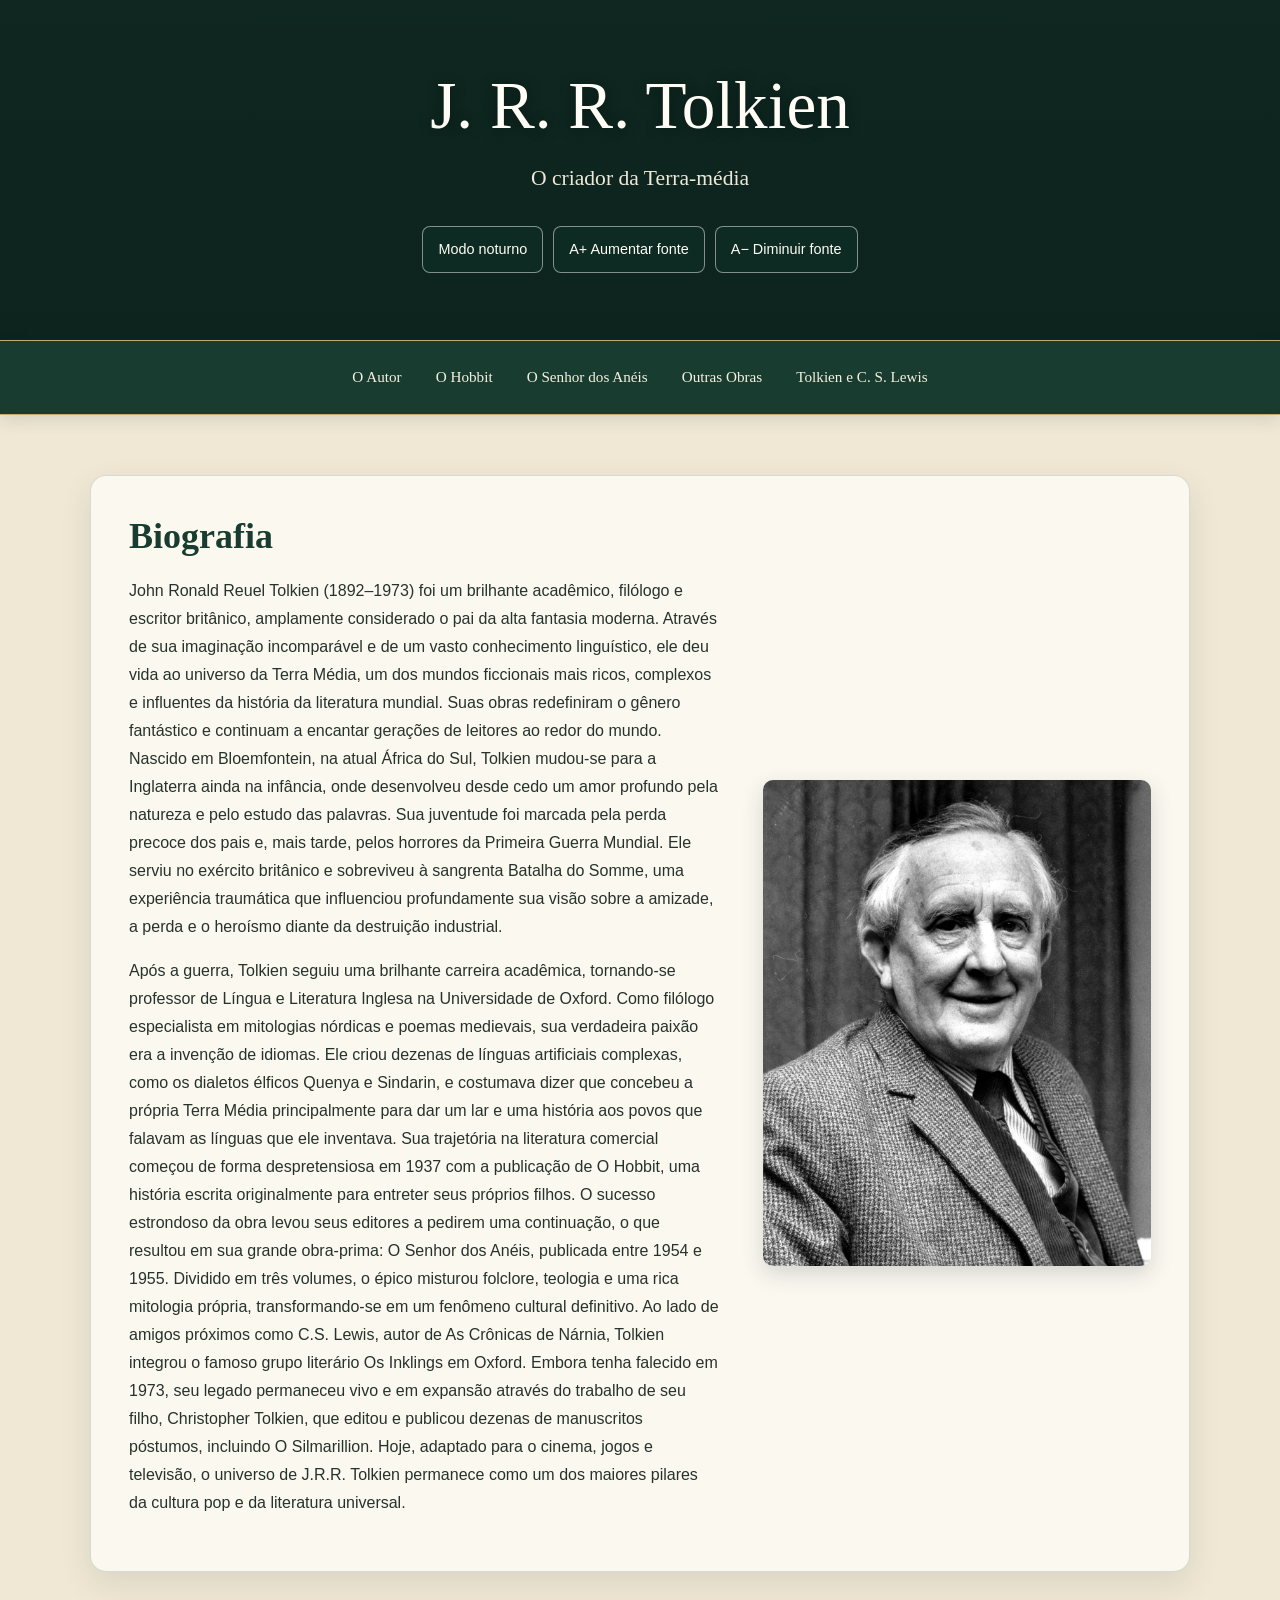
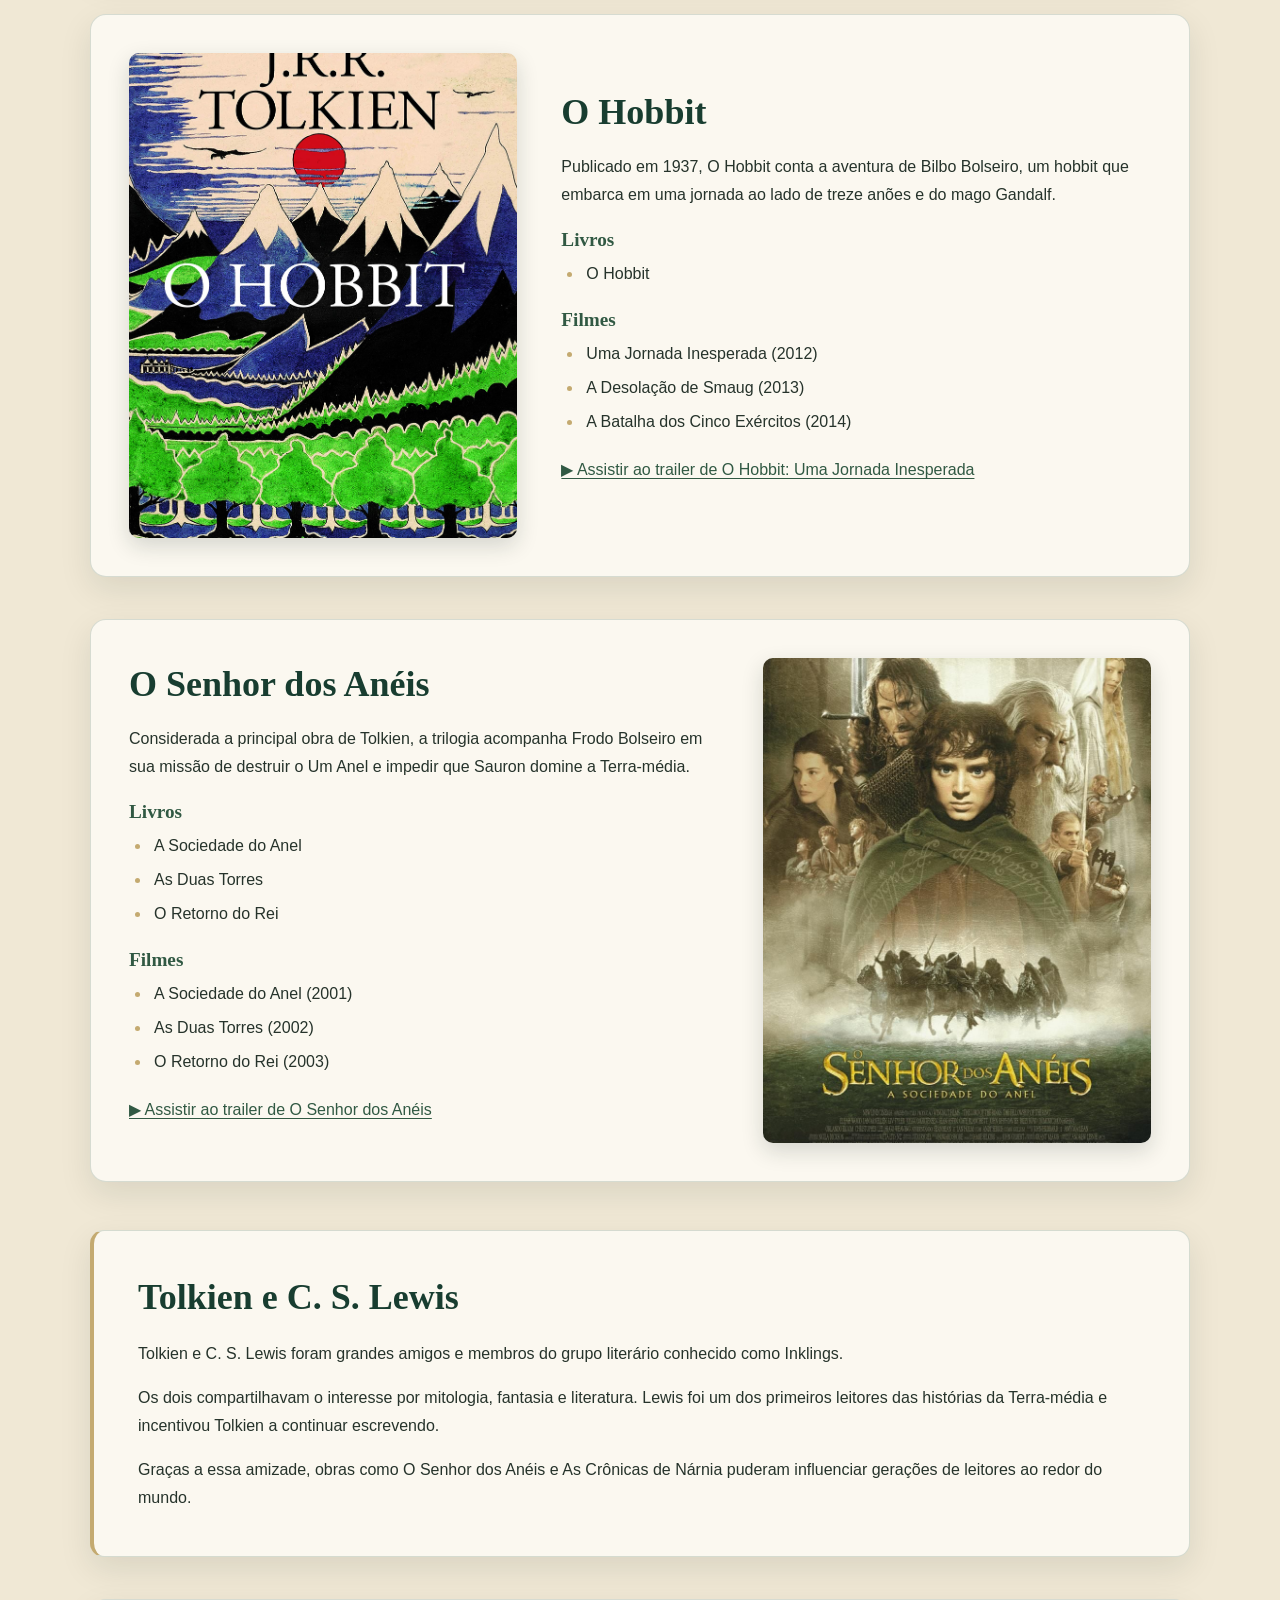
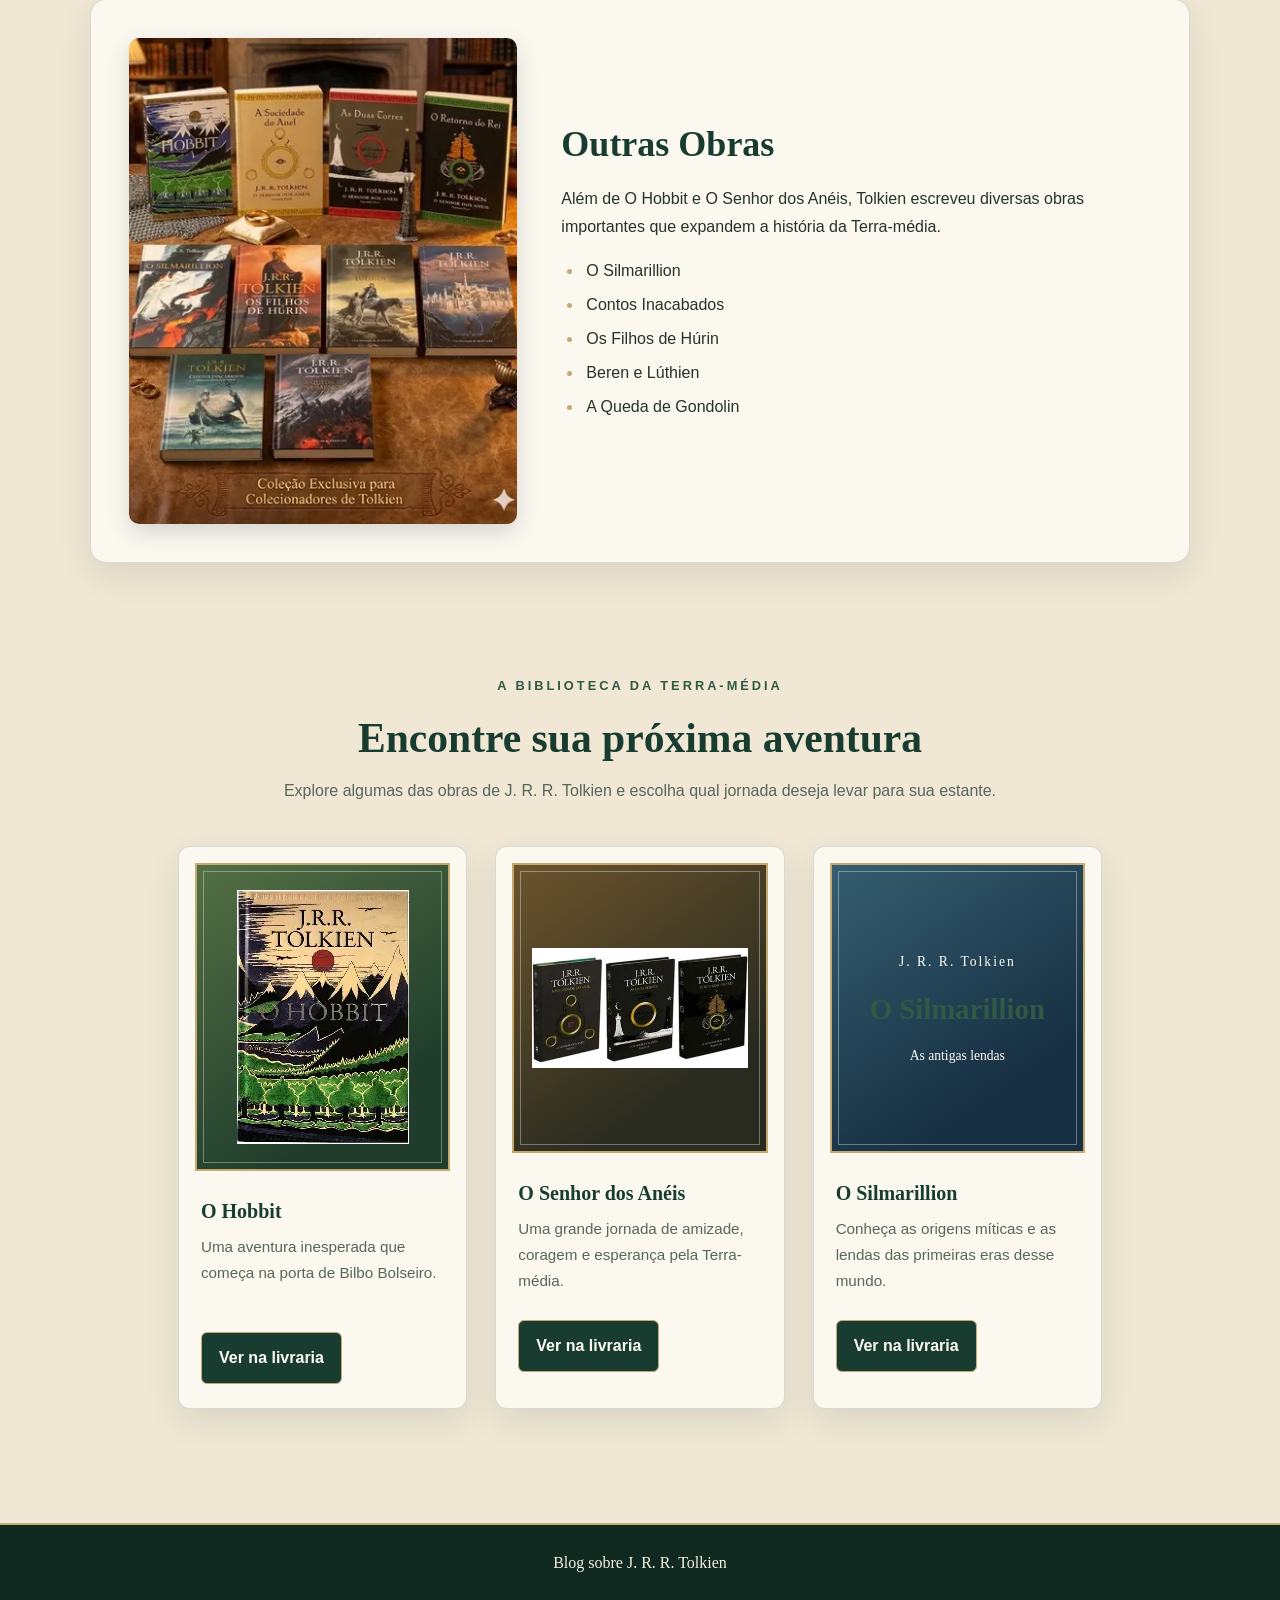
==== index.html @ 2cf56727 "Add book cover image for 'O Senhor dos Anéis' Added an image for the book cover of 'O Senhor dos Ané" ====
<!DOCTYPE html>
<html lang="pt-BR">
<head>
    <meta charset="UTF-8">
    <meta name="viewport" content="width=device-width, initial-scale=1.0">
    <title>J. R. R. Tolkien - Blog</title>

    <link rel="stylesheet" href="style.css">
</head>
<body>

<header class="cabecalho">
    <div class="cabecalho-conteudo">

        <h1>J. R. R. Tolkien</h1>

        <p class="subtitulo">O criador da Terra-média</p>

        <div class="controles-acessibilidade">
            <button onclick="modoNoturno()" aria-pressed="false">
                Modo noturno
            </button>

            <button onclick="aumentarFonte()">
                A+ Aumentar fonte
            </button>

            <button onclick="diminuirFonte()">
                A− Diminuir fonte
            </button>
        </div>
    </div>
</header>


<nav class="menu-navegacao" aria-label="Navegação principal">
    <a href="#biografia">O Autor</a>
    <a href="#hobbit">O Hobbit</a>
    <a href="#lotr">O Senhor dos Anéis</a>
    <a href="#outros">Outras Obras</a>
    <a href="#amizade">Tolkien e C. S. Lewis</a>
</nav>    
    
<main>

    <section class="bloco direita" id="biografia">
        <img src="JRR-Tolkien.webp" alt="Tolkien">
        <div>
            <h2>Biografia</h2>

            <p>
                John Ronald Reuel Tolkien (1892–1973) foi um brilhante acadêmico, filólogo e escritor britânico, amplamente considerado o pai da alta fantasia moderna. Através de sua imaginação incomparável e de um vasto conhecimento linguístico, ele deu vida ao universo da Terra Média, um dos mundos ficcionais mais ricos, complexos e influentes da história da literatura mundial. Suas obras redefiniram o gênero fantástico e continuam a encantar gerações de leitores ao redor do mundo.
Nascido em Bloemfontein, na atual África do Sul, Tolkien mudou-se para a Inglaterra ainda na infância, onde desenvolveu desde cedo um amor profundo pela natureza e pelo estudo das palavras. Sua juventude foi marcada pela perda precoce dos pais e, mais tarde, pelos horrores da Primeira Guerra Mundial. Ele serviu no exército britânico e sobreviveu à sangrenta Batalha do Somme, uma experiência traumática que influenciou profundamente sua visão sobre a amizade, a perda e o heroísmo diante da destruição industrial.

            </p>

            <p>
                Após a guerra, Tolkien seguiu uma brilhante carreira acadêmica, tornando-se professor de Língua e Literatura Inglesa na Universidade de Oxford. Como filólogo especialista em mitologias nórdicas e poemas medievais, sua verdadeira paixão era a invenção de idiomas. Ele criou dezenas de línguas artificiais complexas, como os dialetos élficos Quenya e Sindarin, e costumava dizer que concebeu a própria Terra Média principalmente para dar um lar e uma história aos povos que falavam as línguas que ele inventava.
Sua trajetória na literatura comercial começou de forma despretensiosa em 1937 com a publicação de O Hobbit, uma história escrita originalmente para entreter seus próprios filhos. O sucesso estrondoso da obra levou seus editores a pedirem uma continuação, o que resultou em sua grande obra-prima: O Senhor dos Anéis, publicada entre 1954 e 1955. Dividido em três volumes, o épico misturou folclore, teologia e uma rica mitologia própria, transformando-se em um fenômeno cultural definitivo.
Ao lado de amigos próximos como C.S. Lewis, autor de As Crônicas de Nárnia, Tolkien integrou o famoso grupo literário Os Inklings em Oxford. Embora tenha falecido em 1973, seu legado permaneceu vivo e em expansão através do trabalho de seu filho, Christopher Tolkien, que editou e publicou dezenas de manuscritos póstumos, incluindo O Silmarillion. Hoje, adaptado para o cinema, jogos e televisão, o universo de J.R.R. Tolkien permanece como um dos maiores pilares da cultura pop e da literatura universal.

            </p>
        </div>
    </section>

    <section class="bloco esquerda" id="hobbit">
        <img src="hobbit.jpg" alt="hobbit">

        <div>
            <h2>O Hobbit</h2>

            <p>
                Publicado em 1937, O Hobbit conta a aventura de Bilbo Bolseiro,
                um hobbit que embarca em uma jornada ao lado de treze anões
                e do mago Gandalf.
            </p>

            <h3>Livros</h3>

            <ul>
                <li>O Hobbit</li>
            </ul>

            <h3>Filmes</h3>

            <ul>
                <li>Uma Jornada Inesperada (2012)</li>
                <li>A Desolação de Smaug (2013)</li>
                <li>A Batalha dos Cinco Exércitos (2014)</li>
            </ul>
            <p>
    <a href="https://www.youtube.com/watch?v=9PSXjr1gbjc"
       target="_blank"
       rel="noopener noreferrer">
        ▶ Assistir ao trailer de O Hobbit: Uma Jornada Inesperada
    </a>
</p>
        </div>
    </section>

    <section class="bloco direita" id="lotr">
        <img src="lotr.jpg" alt="Senhor dos Anéis">

        <div>
            <h2>O Senhor dos Anéis</h2>

            <p>
                Considerada a principal obra de Tolkien, a trilogia acompanha
                Frodo Bolseiro em sua missão de destruir o Um Anel e impedir
                que Sauron domine a Terra-média.
            </p>

            <h3>Livros</h3>

            <ul>
                <li>A Sociedade do Anel</li>
                <li>As Duas Torres</li>
                <li>O Retorno do Rei</li>
            </ul>

            <h3>Filmes</h3>

            <ul>
                <li>A Sociedade do Anel (2001)</li>
                <li>As Duas Torres (2002)</li>
                <li>O Retorno do Rei (2003)</li>
            </ul>
             <p>
    <a href="https://www.youtube.com/watch?v=aStYWD25fAQ"
       target="_blank"
       rel="noopener noreferrer">
        ▶ Assistir ao trailer de O Senhor dos Anéis
    </a>
</p>
        </div>
    </section>

    <section class="amizade" id="amizade">
        <h2>Tolkien e C. S. Lewis</h2>

        <p>
            Tolkien e C. S. Lewis foram grandes amigos e membros do grupo
            literário conhecido como Inklings.
        </p>

        <p>
            Os dois compartilhavam o interesse por mitologia, fantasia e
            literatura. Lewis foi um dos primeiros leitores das histórias
            da Terra-média e incentivou Tolkien a continuar escrevendo.
        </p>

        <p>
            Graças a essa amizade, obras como O Senhor dos Anéis e As Crônicas
            de Nárnia puderam influenciar gerações de leitores ao redor do mundo.
        </p>
    </section>

    <section class="bloco esquerda" id="outros">
        <img src="livrosss.webp" alt="Imagem Tolkien">

        <div>
            <h2>Outras Obras</h2>

            <p>
                Além de O Hobbit e O Senhor dos Anéis, Tolkien escreveu
                diversas obras importantes que expandem a história da
                Terra-média.
            </p>

            <ul>
                <li>O Silmarillion</li>
                <li>Contos Inacabados</li>
                <li>Os Filhos de Húrin</li>
                <li>Beren e Lúthien</li>
                <li>A Queda de Gondolin</li>
            </ul>
        </div>
    </section>

    
    <section class="vitrine-livros" id="vitrine">
        <div class="vitrine-introducao">
            <p class="vitrine-detalhe">A BIBLIOTECA DA TERRA-MÉDIA</p>
            <h2>Encontre sua próxima aventura</h2>
            <p>
                Explore algumas das obras de J. R. R. Tolkien
                e escolha qual jornada deseja levar para sua estante.
            </p>
        </div>

        <div class="grade-livros">

            <article class="livro-card">
                <div class="capa-livro capa-hobbit">
    <img
        src="capahobbit.webp"
        alt="Capa do livro O Hobbit, de J. R. R. Tolkien"
    />
</div>
                <div class="livro-info">
                    <h3>O Hobbit</h3>
                    <p>Uma aventura inesperada que começa na porta de Bilbo Bolseiro.</p>
                    <a href="https://www.livrariascuritiba.com.br/o-hobbit-lv449170/p"
                       target="_blank" rel="noopener noreferrer">
                        Ver na livraria
                    </a>
                </div>
            </article>

            <article class="livro-card">
               <div class="capa-livro capa-aneis">
    <img
        src="capalotr.webp"
        alt="Capa da edição de O Senhor dos Anéis, de J. R. R. Tolkien"
    />
</div>
                <div class="livro-info">
                    <h3>O Senhor dos Anéis</h3>
                    <p>Uma grande jornada de amizade, coragem e esperança pela Terra-média.</p>
                    <a href="https://secure.livrariaunesp.com.br/box-trilogia-o-senhor-dos-aneis-jrr-tolkien-harpercollins-9788595086357/p"
                       target="_blank" rel="noopener noreferrer">
                        Ver na livraria
                    </a>
                </div>
            </article>

            <article class="livro-card">
                <div class="capa-livro capa-silmarillion">
                    <span>J. R. R. Tolkien</span>
                    <h3>O Silmarillion</h3>
                    <small>As antigas lendas</small>
                </div>
                <div class="livro-info">
                    <h3>O Silmarillion</h3>
                    <p>Conheça as origens míticas e as lendas das primeiras eras desse mundo.</p>
                    <a href="https://www.livrariascuritiba.com.br/o-silmarillion-lv444984/p"
                       target="_blank" rel="noopener noreferrer">
                        Ver na livraria
                    </a>
                </div>
            </article>

        </div>
    </section>


</main>

<footer>
    <p>Blog sobre J. R. R. Tolkien</p>
</footer>

<script src="script.js"></script>

</body>
</html>
---- style.css ----
:root {
    --floresta: #183d30;
    --floresta-profunda: #102a22;
    --folha: #315943;
    --dourado: #c4aa70;
    --dourado-claro: #e5d5a4;
    --pergaminho: #f0e8d5;
    --papel: #fbf8f0;
    --texto: #26332b;
    --texto-suave: #59665b;
    --borda: rgba(49, 89, 67, 0.18);
    --sombra: 0 12px 32px rgba(20, 40, 29, 0.10);
    --tamanho-fonte: 16px;
}

* {
    box-sizing: border-box;
}

html {
    scroll-behavior: smooth;
    scroll-padding-top: 24px;
}

body {
    margin: 0;
    font-family: Arial, Helvetica, sans-serif;
    font-size: var(--tamanho-fonte);
    line-height: 1.75;
    color: var(--texto);
    background: var(--pergaminho);
    transition: background-color 0.3s ease, color 0.3s ease;
}

img {
    display: block;
    max-width: 100%;
    height: auto;
}

h1,
h2,
h3 {
    font-family: Georgia, "Times New Roman", serif;
    line-height: 1.25;
}

h2 {
    margin-top: 0;
    margin-bottom: 18px;
    color: var(--floresta);
    font-size: clamp(1.7rem, 3vw, 2.25rem);
}

h3 {
    margin-bottom: 8px;
    color: var(--folha);
    font-size: 1.2rem;
}

p {
    margin-top: 0;
    margin-bottom: 16px;
}

a {
    color: var(--folha);
    text-underline-offset: 3px;
}

a:hover {
    color: var(--floresta-profunda);
}

a:focus-visible,
button:focus-visible {
    outline: 3px solid var(--dourado);
    outline-offset: 4px;
}

.cabecalho {
    position: relative;
    isolation: isolate;
    min-height: 340px;
    padding: 48px 24px;
        display: flex;
    align-items: center;
    justify-content: center;
    text-align: center;
    color: #fffdf6;
    background-color: var(--floresta-profunda);
    background-image:
        linear-gradient(
            180deg,
            rgba(12, 35, 29, 0.52),
            rgba(12, 35, 29, 0.84)
        ),
        url("https://images.unsplash.com/photo-1448375240586-882707db888b?auto=format&fit=crop&w=1800&q=85");
    background-size: cover;
    background-position: center 55%;
    background-repeat: no-repeat;
}

.cabecalho-conteudo {
    width: 100%;
    max-width: 900px;
    margin: 0 auto;
}

.cabecalho-detalhe {
    margin: 0 0 14px;
    color: var(--dourado-claro);
    font-size: 0.78rem;
    letter-spacing: 0.22em;
    font-weight: 700;
}

.cabecalho h1 {
    margin: 0;
    color: #fffdf6;
    font-size: clamp(2.3rem, 6vw, 4.2rem);
    font-weight: 500;
    line-height: 1.15;
    text-shadow: 0 2px 14px rgba(0, 0, 0, 0.4);
}

.cabecalho .subtitulo {
    margin: 16px 0 0;
    color: #eee8d9;
    font-family: Georgia, "Times New Roman", serif;
    font-size: clamp(1rem, 2.5vw, 1.35rem);
}

.controles-acessibilidade {
    display: flex;
    flex-wrap: wrap;
    justify-content: center;
    gap: 10px;
    margin-top: 28px;
}

button {
    font: inherit;
    cursor: pointer;
}

.controles-acessibilidade button {
    padding: 10px 15px;
    border: 1px solid rgba(255, 255, 255, 0.48);
    border-radius: 8px;
    background: rgba(15, 45, 36, 0.78);
    color: #fffdf6;
    font-size: 0.9rem;
    transition: background-color 0.2s ease, transform 0.2s ease;
}

.controles-acessibilidade button:hover {
    background: var(--folha);
    transform: translateY(-2px);
}


.menu-navegacao {
    position: relative;
    z-index: 2;
    display: flex;
    flex-wrap: wrap;
    justify-content: center;
    align-items: center;
    gap: 8px;
    padding: 14px 20px;
    background: var(--floresta);
    border-top: 1px solid var(--dourado);
    border-bottom: 1px solid var(--dourado);
    box-shadow: 0 5px 16px rgba(16, 42, 34, 0.12);
}

.menu-navegacao a {
    display: inline-block;
    padding: 9px 13px;
    border-radius: 6px;
    color: #f5f0df;
    text-decoration: none;
    font-family: Georgia, "Times New Roman", serif;
    font-size: 0.95rem;
    transition: background-color 0.2s ease, color 0.2s ease;
}

.menu-navegacao a:hover {
    background: var(--folha);
    color: var(--dourado-claro);
}

/* CONTEÚDO PRINCIPAL */

main {
    width: min(1100px, 90%);
    margin: 0 auto;
    padding: 18px 0 44px;
}

.bloco {
    display: flex;
    align-items: center;
    gap: clamp(24px, 4vw, 44px);
    margin: 42px 0;
    padding: clamp(22px, 4vw, 38px);
    overflow: hidden;
    background: var(--papel);
    border: 1px solid var(--borda);
    border-radius: 16px;
    box-shadow: var(--sombra);
}

.bloco > img {
    flex: 0 0 38%;
    width: 38%;
    max-width: 390px;
    object-fit: cover;
    aspect-ratio: 4 / 5;
    border-radius: 10px;
    box-shadow: 0 8px 22px rgba(20, 40, 29, 0.16);
}

.bloco > div {
    flex: 1;
    min-width: 0;
}

.esquerda {
    flex-direction: row;
}

.direita {
    flex-direction: row-reverse;
}

.bloco ul {
 padding-left: 22px;
    margin-top: 8px;
    margin-bottom: 20px;
}

.bloco li {
    padding-left: 3px;
    margin-bottom: 6px;
}

.bloco li::marker {
    color: var(--dourado);
}

.amizade {
    margin: 48px 0 8px;
    padding: clamp(24px, 5vw, 44px);
    background: var(--papel);
    border: 1px solid rgba(49, 89, 67, 0.18);
    border-left: 4px solid var(--dourado);
    border-radius: 14px;
    box-shadow: var(--sombra);
}

.amizade h2 {
    margin-bottom: 20px;
}

.amizade p:last-child {
    margin-bottom: 0;
}

/* RODAPÉ */

footer {
    padding: 24px 20px;
    text-align: center;
    color: #f5f0df;
    background: var(--floresta-profunda);
    border-top: 2px solid var(--dourado);
}

footer p {
    margin: 0;
    font-family: Georgia, "Times New Roman", serif;
}

body.noturno {
    --pergaminho: #141d18;
    --papel: #1d2a22;
    --texto: #eee9dc;
    --texto-suave: #c6cabb;
    --borda: rgba(229, 213, 164, 0.16);
    --sombra: 0 12px 32px rgba(0, 0, 0, 0.18);

    background: var(--pergaminho);
    color: var(--texto);
}

.noturno .cabecalho {
    background-color: var(--floresta-profunda);
    background-image:
        linear-gradient(
            180deg,
            rgba(7, 20, 16, 0.55),
            rgba(7, 20, 16, 0.86)
        ),
        url("https://images.unsplash.com/photo-1448375240586-882707db888b?auto=format&fit=crop&w=1800&q=85");
    background-size: cover;
    background-position: center 55%;
}

.noturno .menu-navegacao {
    background: #0d2119;
    border-color: #8d7847;
}

.noturno .bloco {
    background: var(--papel);
    border-color: var(--borda);
}

.noturno h2,
.noturno h3 {
    color: #e5d5a4;
}

.noturno a {
    color: #e5d5a4;
}

.noturno a:hover {
    color: #fff4cf;
}

.noturno .amizade {
    background: var(--papel);
    border-color: var(--borda);
    border-left-color: var(--dourado);
}

.noturno footer {
    background: #0b1711;
    border-top-color: #8d7847;
}

/* RESPONSIVIDADE */

@media (max-width: 800px) {
    main {
        width: min(100% - 28px, 680px);
    }

    .bloco,
    .esquerda,
    .direita {
        flex-direction: column;
        align-items: stretch;
    }

    .bloco > img {
        flex: auto;
        width: 100%;
        max-width: none;
        max-height: 360px;
        aspect-ratio: 16 / 9;
    }

    .bloco {
        gap: 24px;
    }
}

@media (max-width: 600px) {
    .cabecalho {
        min-height: 320px;
        padding: 38px 16px;
    }

    .cabecalho-detalhe {
        letter-spacing: 0.12em;
    }

    .controles-acessibilidade {
        gap: 8px;
        margin-top: 22px;
    }

    .controles-acessibilidade button {
        padding: 9px 11px;
    }

    .menu-navegacao {
        gap: 4px;
        padding: 10px;
    }

    .menu-navegacao a {
        padding: 9px 10px;
        font-size: 0.88rem;
    }

    main {
        width: calc(100% - 24px);
        padding-top: 8px;
    }

    .bloco {
        margin: 24px 0;
        padding: 20px;
        border-radius: 12px;
    }

    .amizade {
        margin-top: 30px;
        padding: 22px;
    }
}

@media (prefers-reduced-motion: reduce) {
    html {
        scroll-behavior: auto;
    }

    *,
    *::before,
    *::after {
        transition-duration: 0.01ms !important;
        animation-duration: 0.01ms !important;
        animation-iteration-count: 1 !important;
    }
}


/* ===== VITRINE DE LIVROS ===== */

.vitrine-livros {
    padding: 70px 8%;
    background: var(--pergaminho);
    color: var(--texto);
}

.vitrine-introducao {
    max-width: 720px;
    margin: 0 auto 40px;
    text-align: center;
}

.vitrine-detalhe {
    color: var(--folha);
    font-size: 0.8rem;
    font-weight: bold;
    letter-spacing: 3px;
}

.vitrine-introducao h2 {
    margin: 12px 0;
    color: var(--floresta);
    font-family: Georgia, "Times New Roman", serif;
    font-size: clamp(1.8rem, 4vw, 2.6rem);
}

.vitrine-introducao > p:last-child {
    color: var(--texto-suave);
    line-height: 1.8;
}

.grade-livros {
    display: grid;
    grid-template-columns: repeat(auto-fit, minmax(220px, 1fr));
    gap: 28px;
    max-width: 1100px;
    margin: 0 auto;
}

.livro-card {
    overflow: hidden;
    background: var(--papel);
    border: 1px solid var(--borda);
    border-radius: 12px;
    box-shadow: var(--sombra);
    transition: transform 0.25s ease, box-shadow 0.25s ease;
}

.livro-card:hover {
    transform: translateY(-6px);
    box-shadow: 0 18px 36px rgba(20, 40, 29, 0.16);
}

.capa-livro {
    min-height: 290px;
    margin: 16px;
    padding: 25px 18px;
    display: flex;
    flex-direction: column;
    align-items: center;
    justify-content: center;
    gap: 18px;
    text-align: center;
    color: #fffdf6;
    border: 2px solid var(--dourado);
    outline: 1px solid rgba(255, 255, 255, 0.35);
    outline-offset: -9px;
    font-family: Georgia, "Times New Roman", serif;
}

.capa-livro span {
    font-size: 0.85rem;
    letter-spacing: 2px;
}

.capa-livro h3 {
    margin: 0;
    font-size: 1.8rem;
    line-height: 1.25;
}

.capa-livro small {
    font-size: 0.85rem;
    line-height: 1.5;
}

.capa-hobbit {
    background: linear-gradient(145deg, #547044, #203d2c 75%);
}

.capa-aneis {
    background: linear-gradient(145deg, #6c542c, #292b20 75%);
}

.capa-silmarillion {
    background: linear-gradient(145deg, #355e70, #172f42 75%);
}

.capa-contos {
    background: linear-gradient(145deg, #79513f, #39251f 75%);
}

.livro-info {
    padding: 4px 22px 24px;
}

.livro-info h3 {
    margin: 8px 0 10px;
    color: var(--floresta);
    font-family: Georgia, "Times New Roman", serif;
    font-size: 1.25rem;
}

.livro-info p {
    min-height: 72px;
    color: var(--texto-suave);
    line-height: 1.7;
    font-size: 0.95rem;
}

.livro-info a {
    display: inline-block;
    margin-top: 10px;
    padding: 11px 17px;
    background: var(--floresta);
    color: #fffdf6;
    border: 1px solid var(--dourado);
    border-radius: 6px;
    text-decoration: none;
    font-weight: bold;
    transition: background 0.2s ease, color 0.2s ease;
}

.livro-info a:hover {
    background: var(--dourado);
    color: var(--floresta-profunda);
}

/* Adaptação para telas pequenas */

@media (max-width: 600px) {
    .vitrine-livros {
        padding: 48px 6%;
    }

    .grade-livros {
        grid-template-columns: 1fr;
    }

    .capa-livro {
        min-height: 250px;
    }

    .livro-info p {
        min-height: 0;
    }
}

/* Vitrine no modo noturno */

.noturno .vitrine-livros {
    background: var(--floresta-profunda);
    color: var(--pergaminho);
}

.noturno .vitrine-introducao h2,
.noturno .livro-info h3 {
    color: var(--dourado-claro);
}

.noturno .vitrine-detalhe {
    color: var(--dourado);
}

.noturno .vitrine-introducao > p:last-child,
.noturno .livro-info p {
    color: #d0d8ce;
}

.noturno .livro-card {
    background: #1b3529;
    border-color: rgba(229, 213, 164, 0.3);
}

.noturno .livro-info a {
    background: var(--dourado);
    color: var(--floresta-profunda);
}

.noturno .livro-info a:hover {
    background: var(--dourado-claro);
}
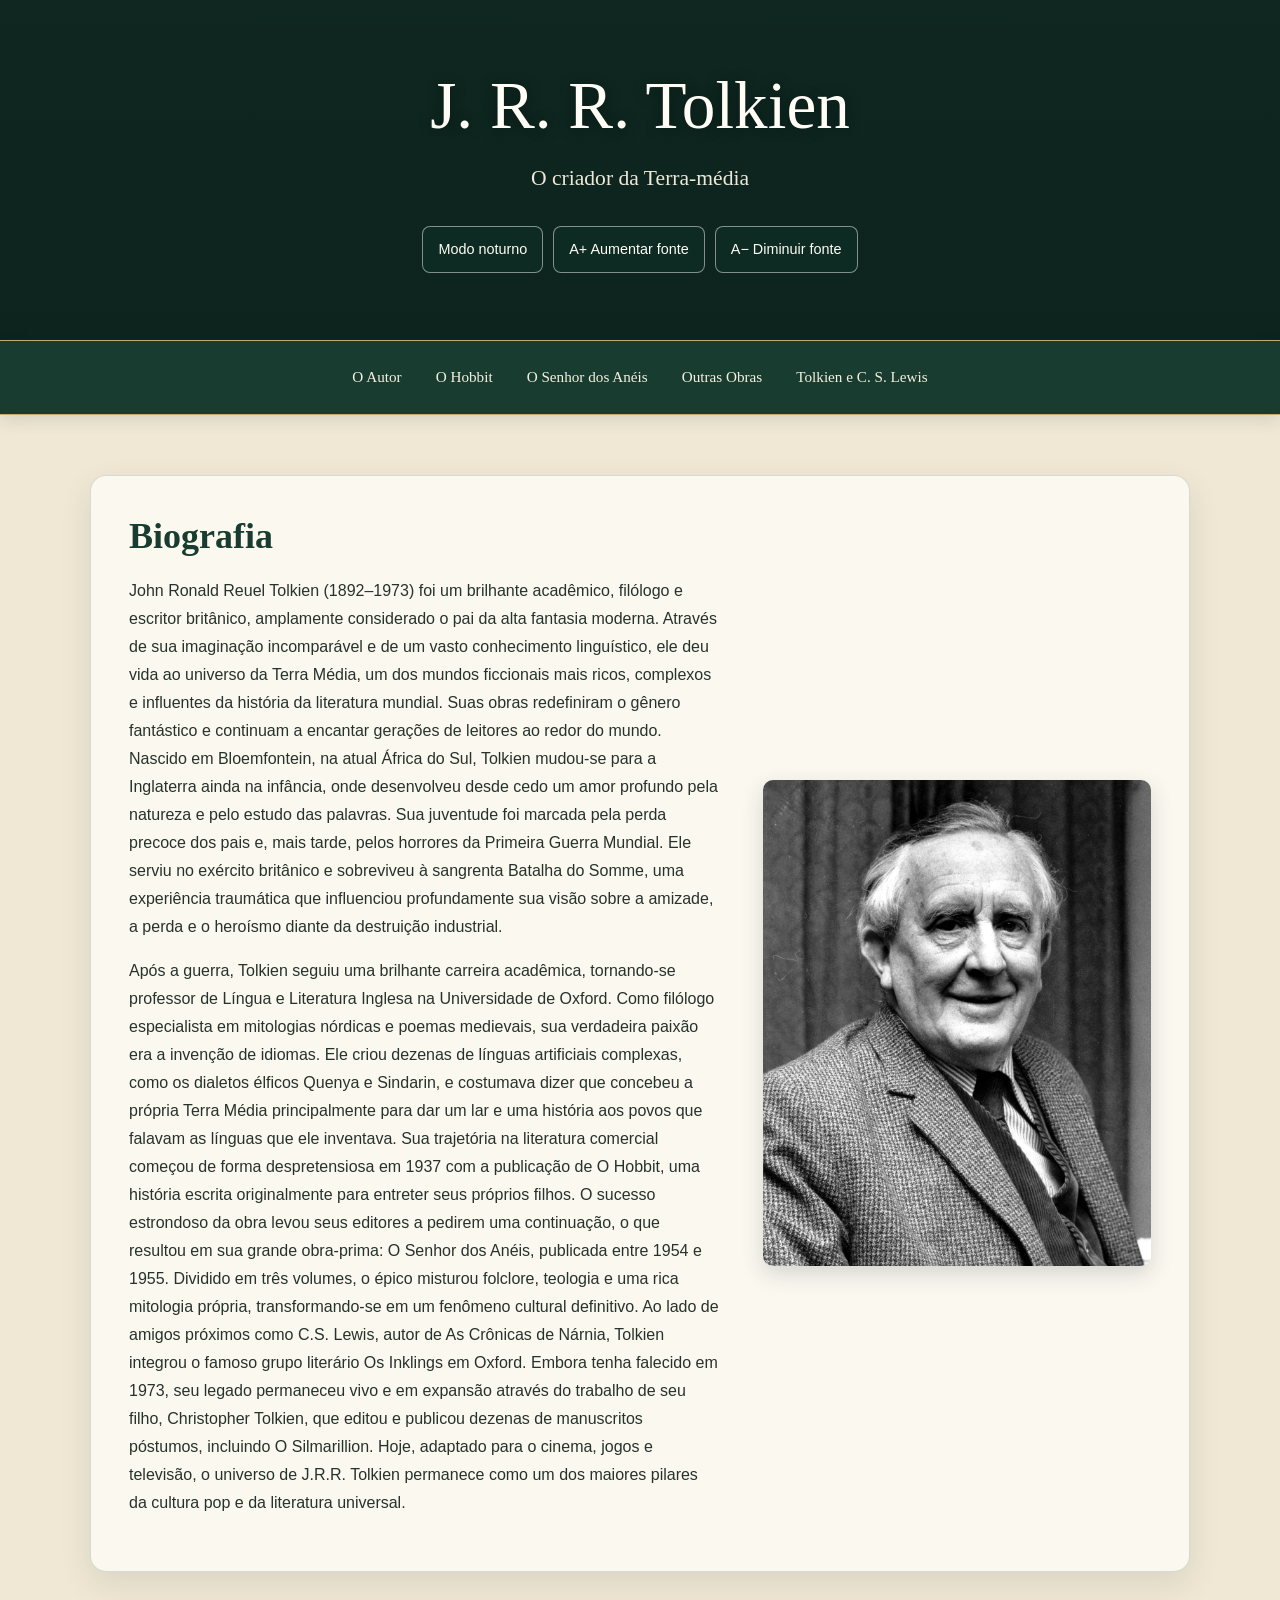
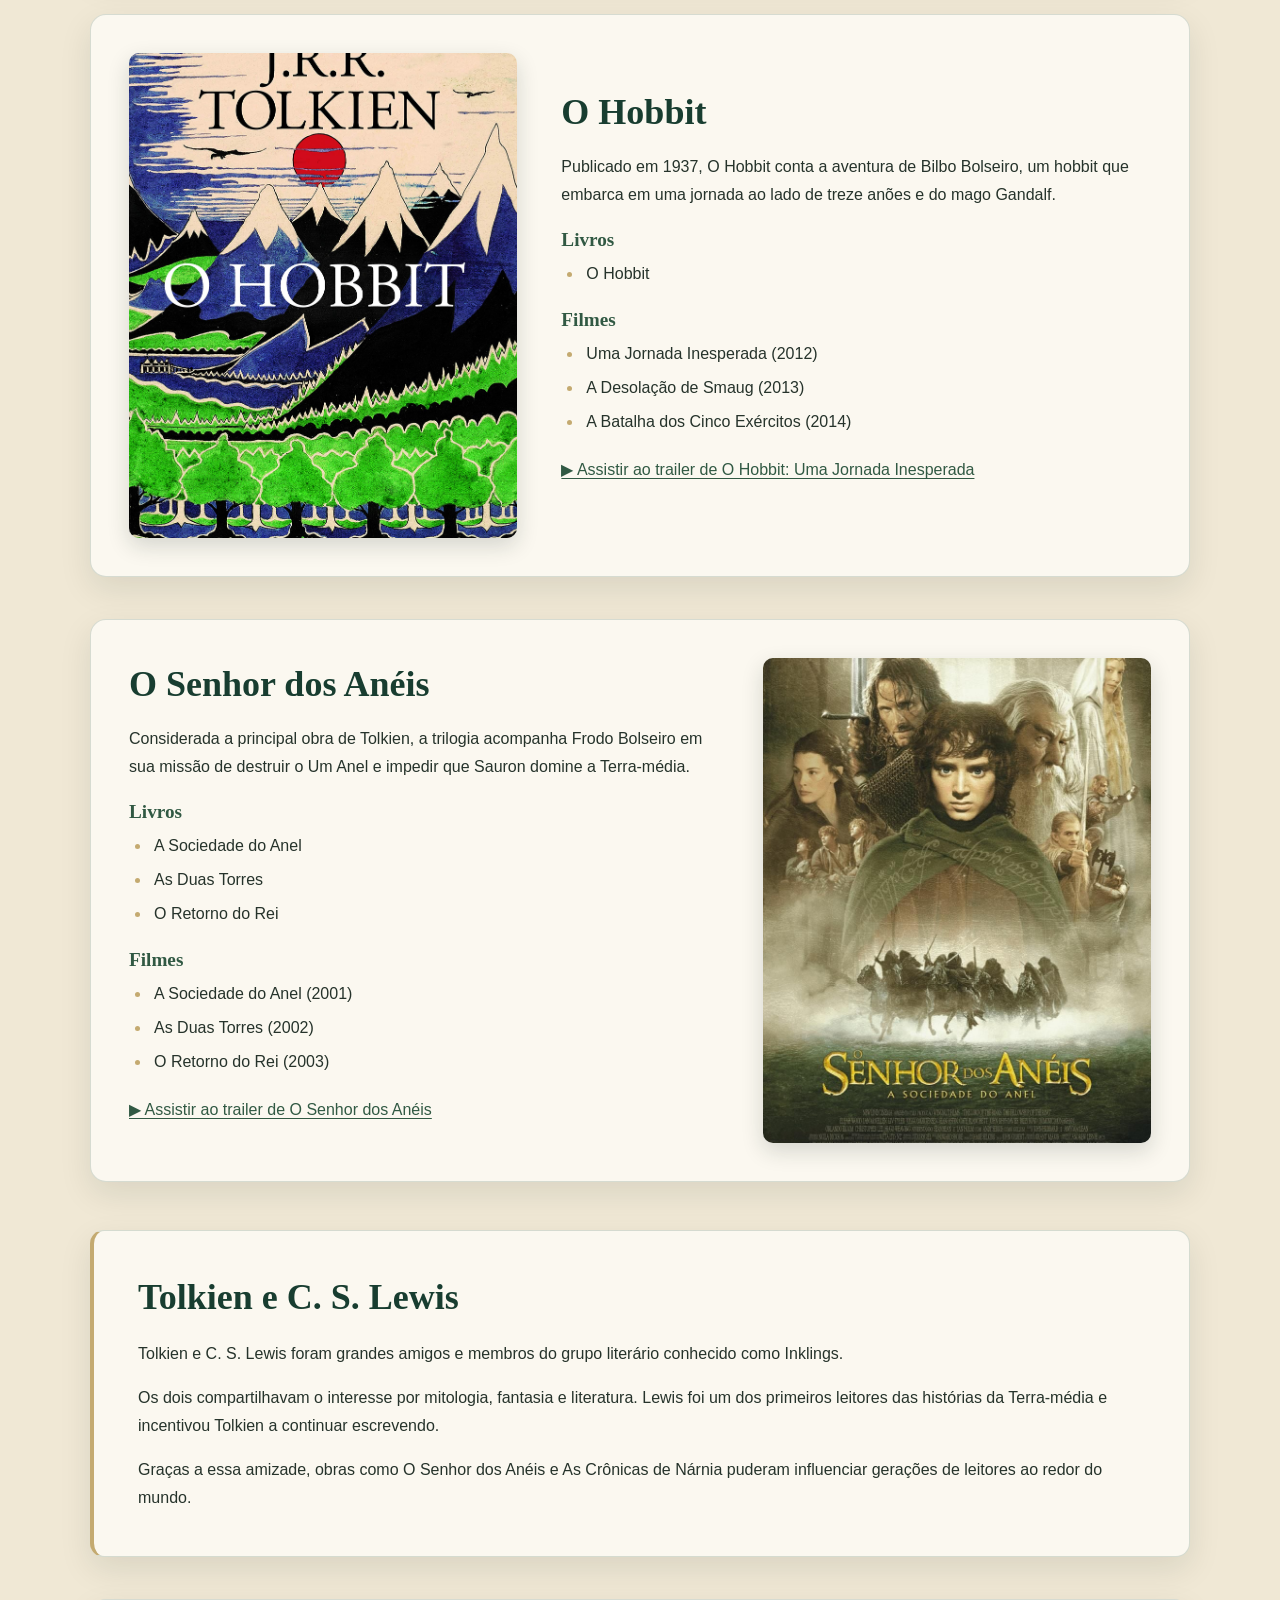
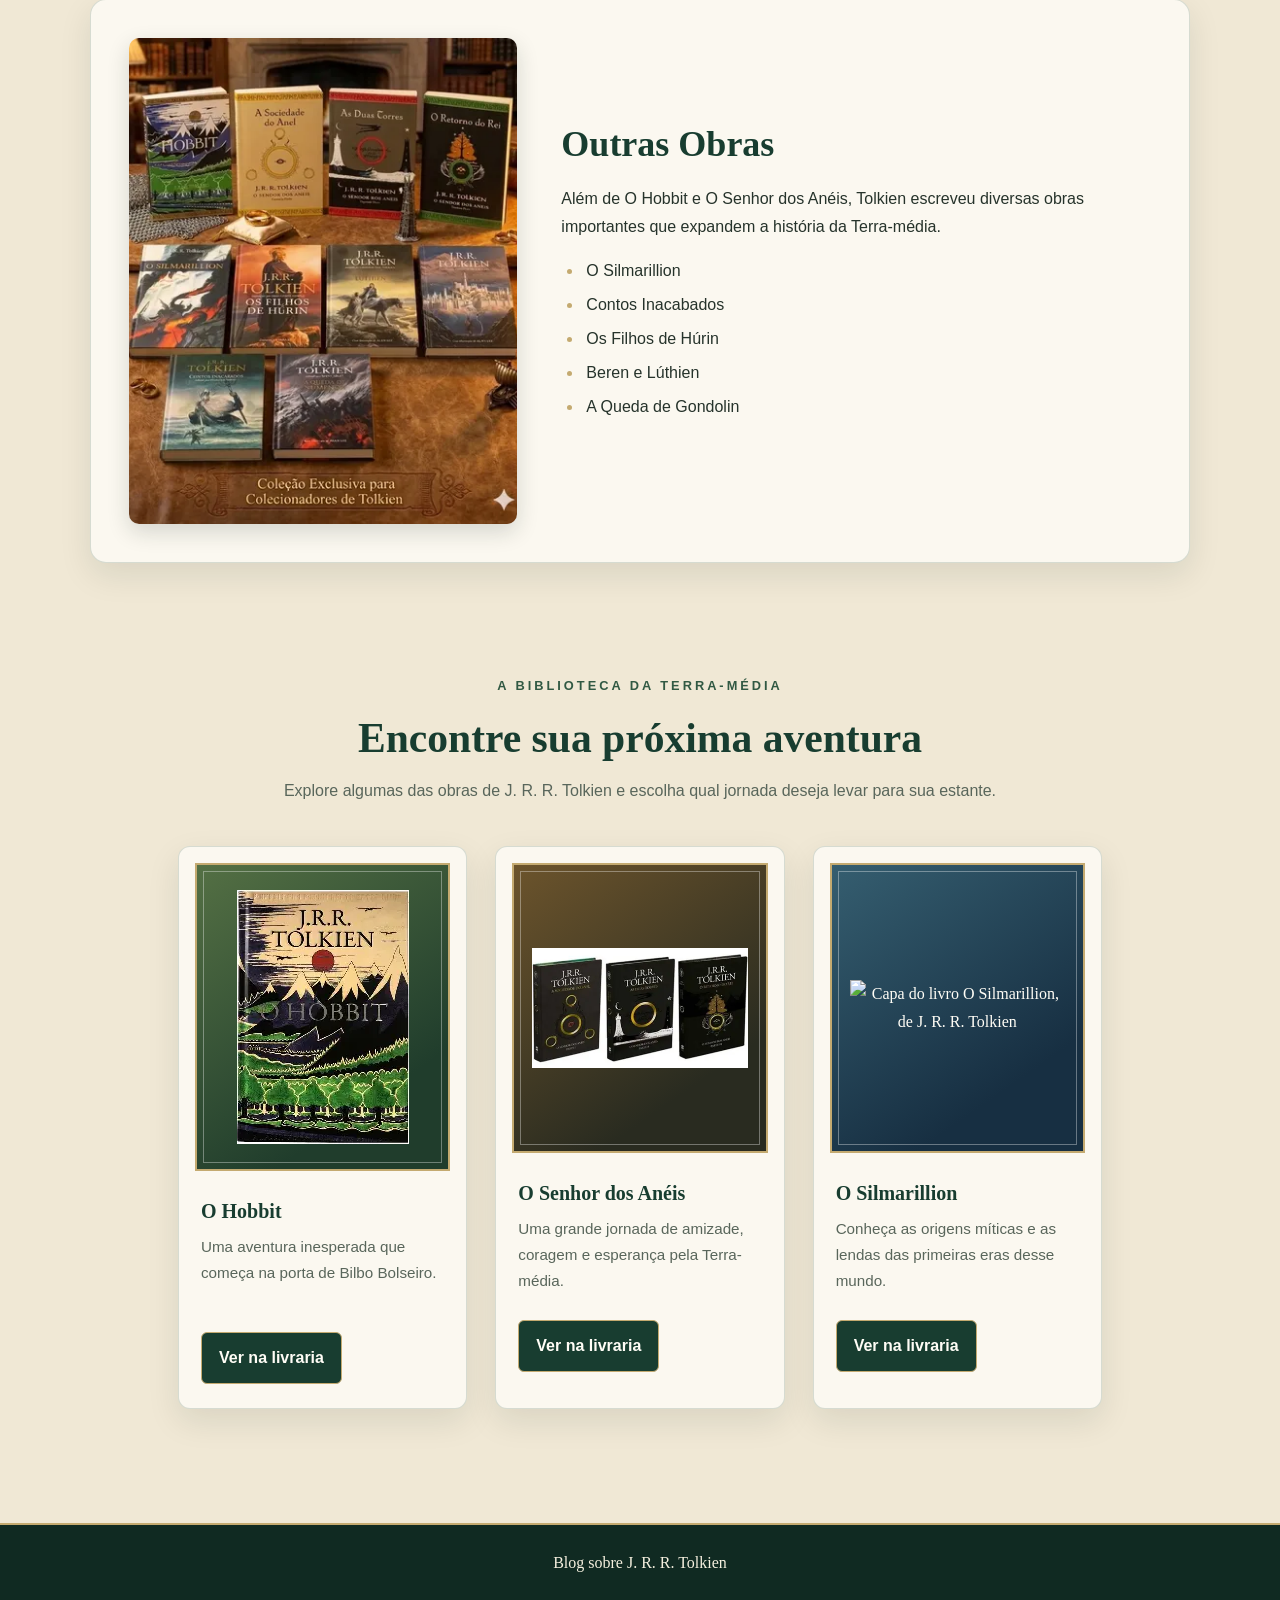
==== commit 6dc979ee: "Add book cover image for 'O Silmarillion' Added an image for the book 'O Silmarillion' by J. R. R. T" ====
--- a/index.html
+++ b/index.html
@@ -225,11 +225,12 @@
             </article>
 
             <article class="livro-card">
-                <div class="capa-livro capa-silmarillion">
-                    <span>J. R. R. Tolkien</span>
-                    <h3>O Silmarillion</h3>
-                    <small>As antigas lendas</small>
-                </div>
+               <div class="capa-livro capa-silmarillion">
+    <img
+        src="capasima.jpeg"
+        alt="Capa do livro O Silmarillion, de J. R. R. Tolkien"
+    />
+</div>
                 <div class="livro-info">
                     <h3>O Silmarillion</h3>
                     <p>Conheça as origens míticas e as lendas das primeiras eras desse mundo.</p>
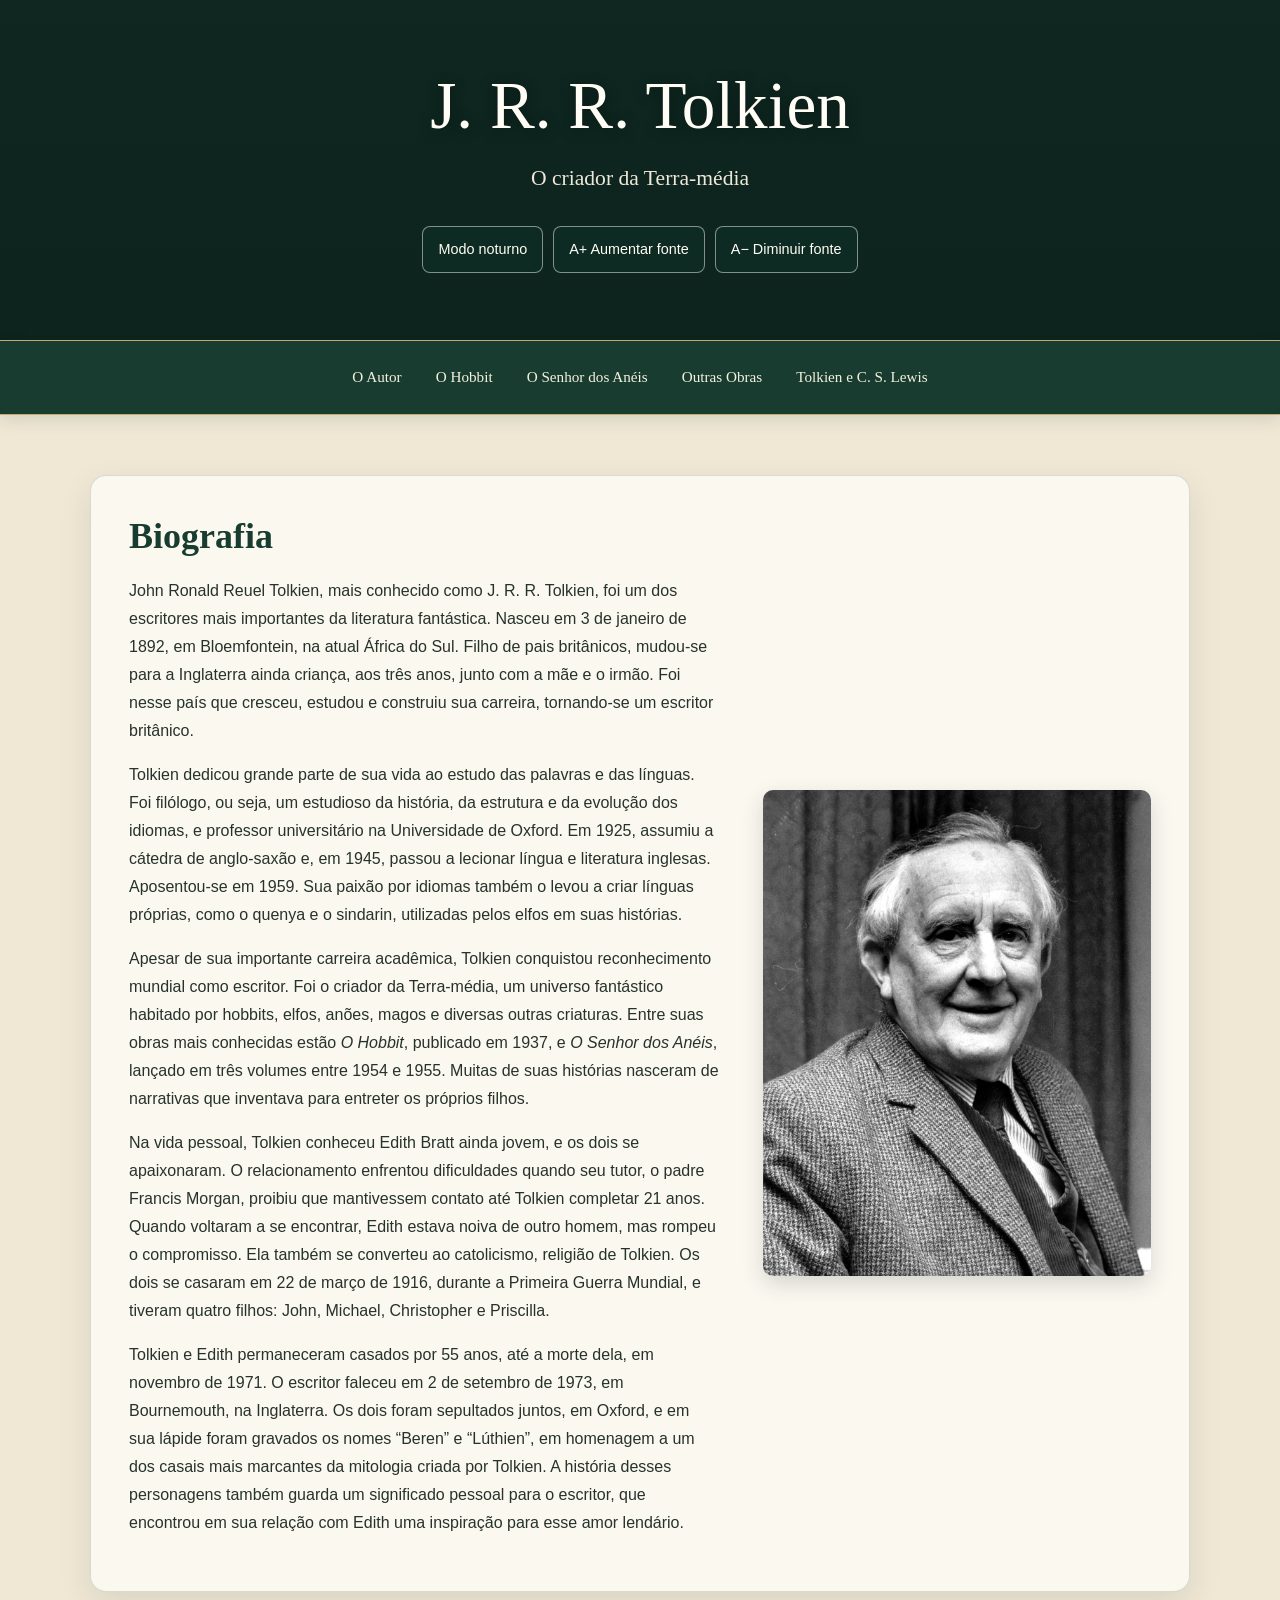
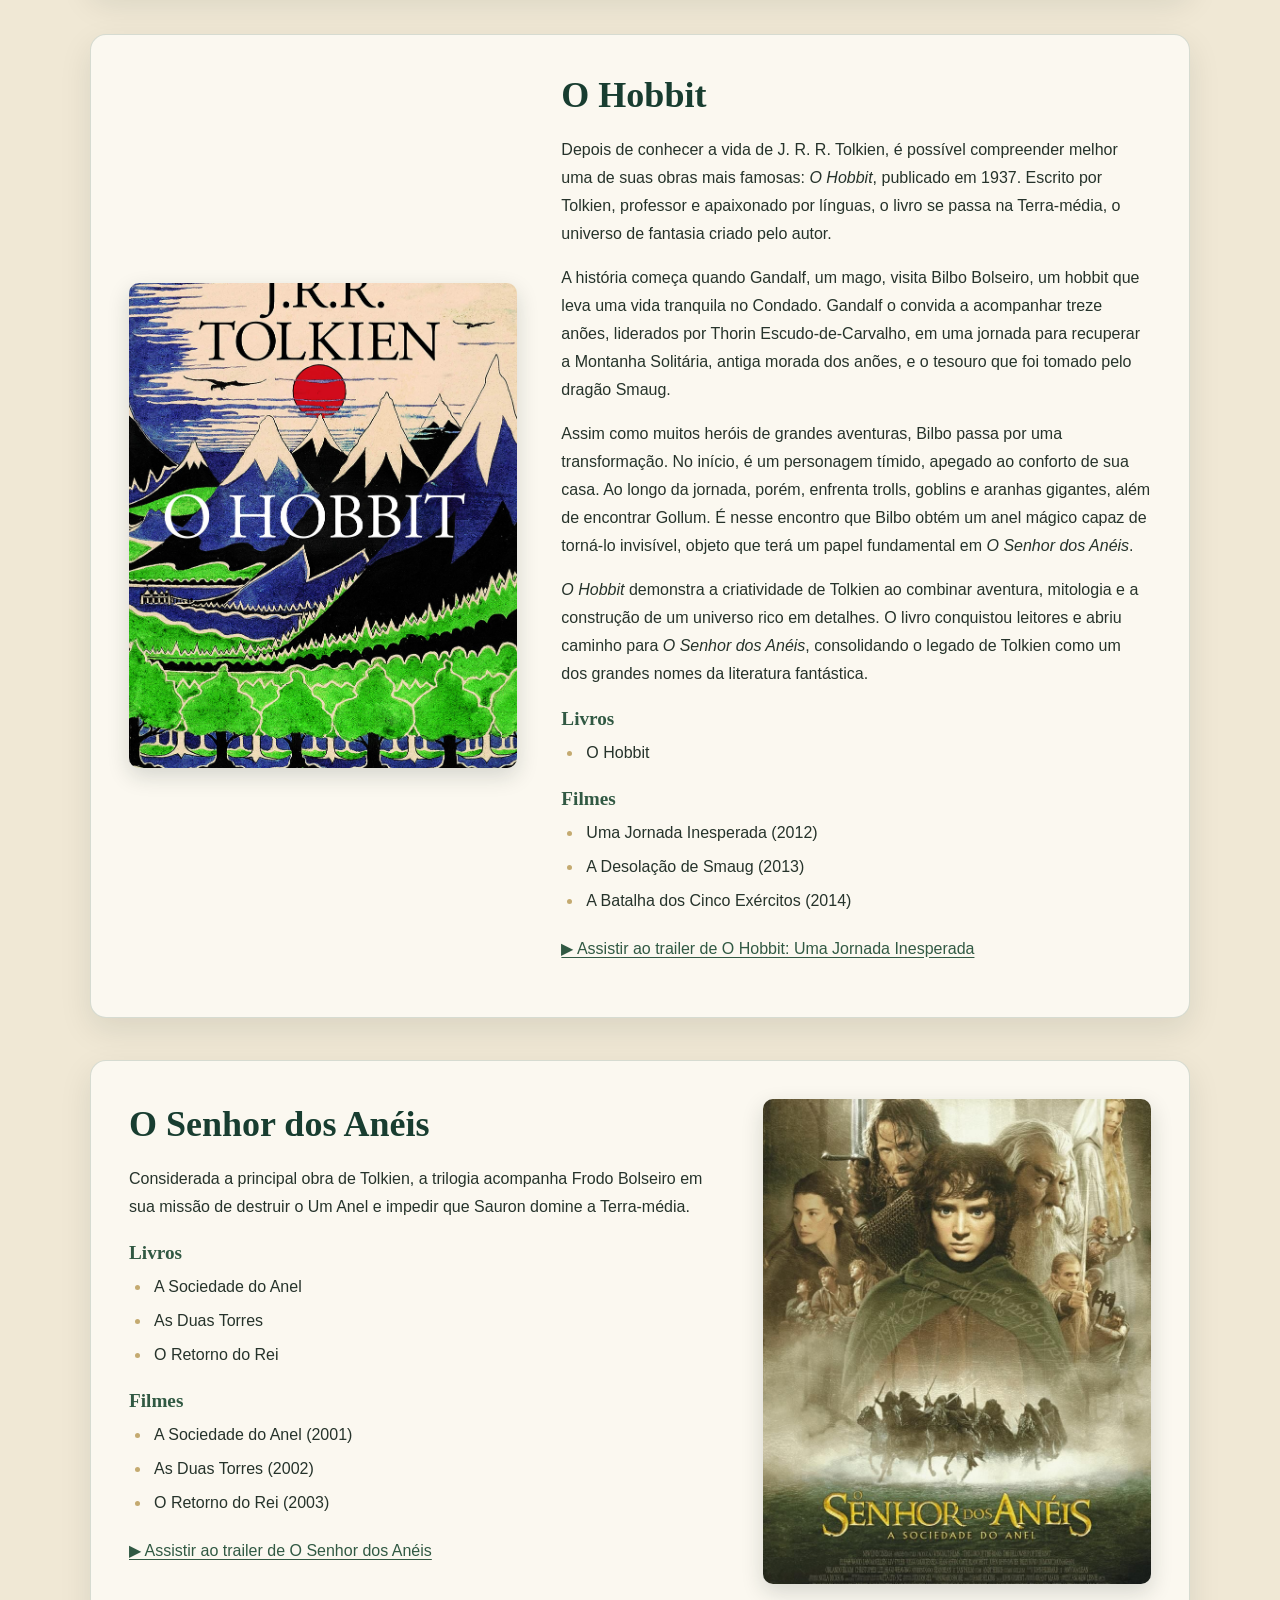
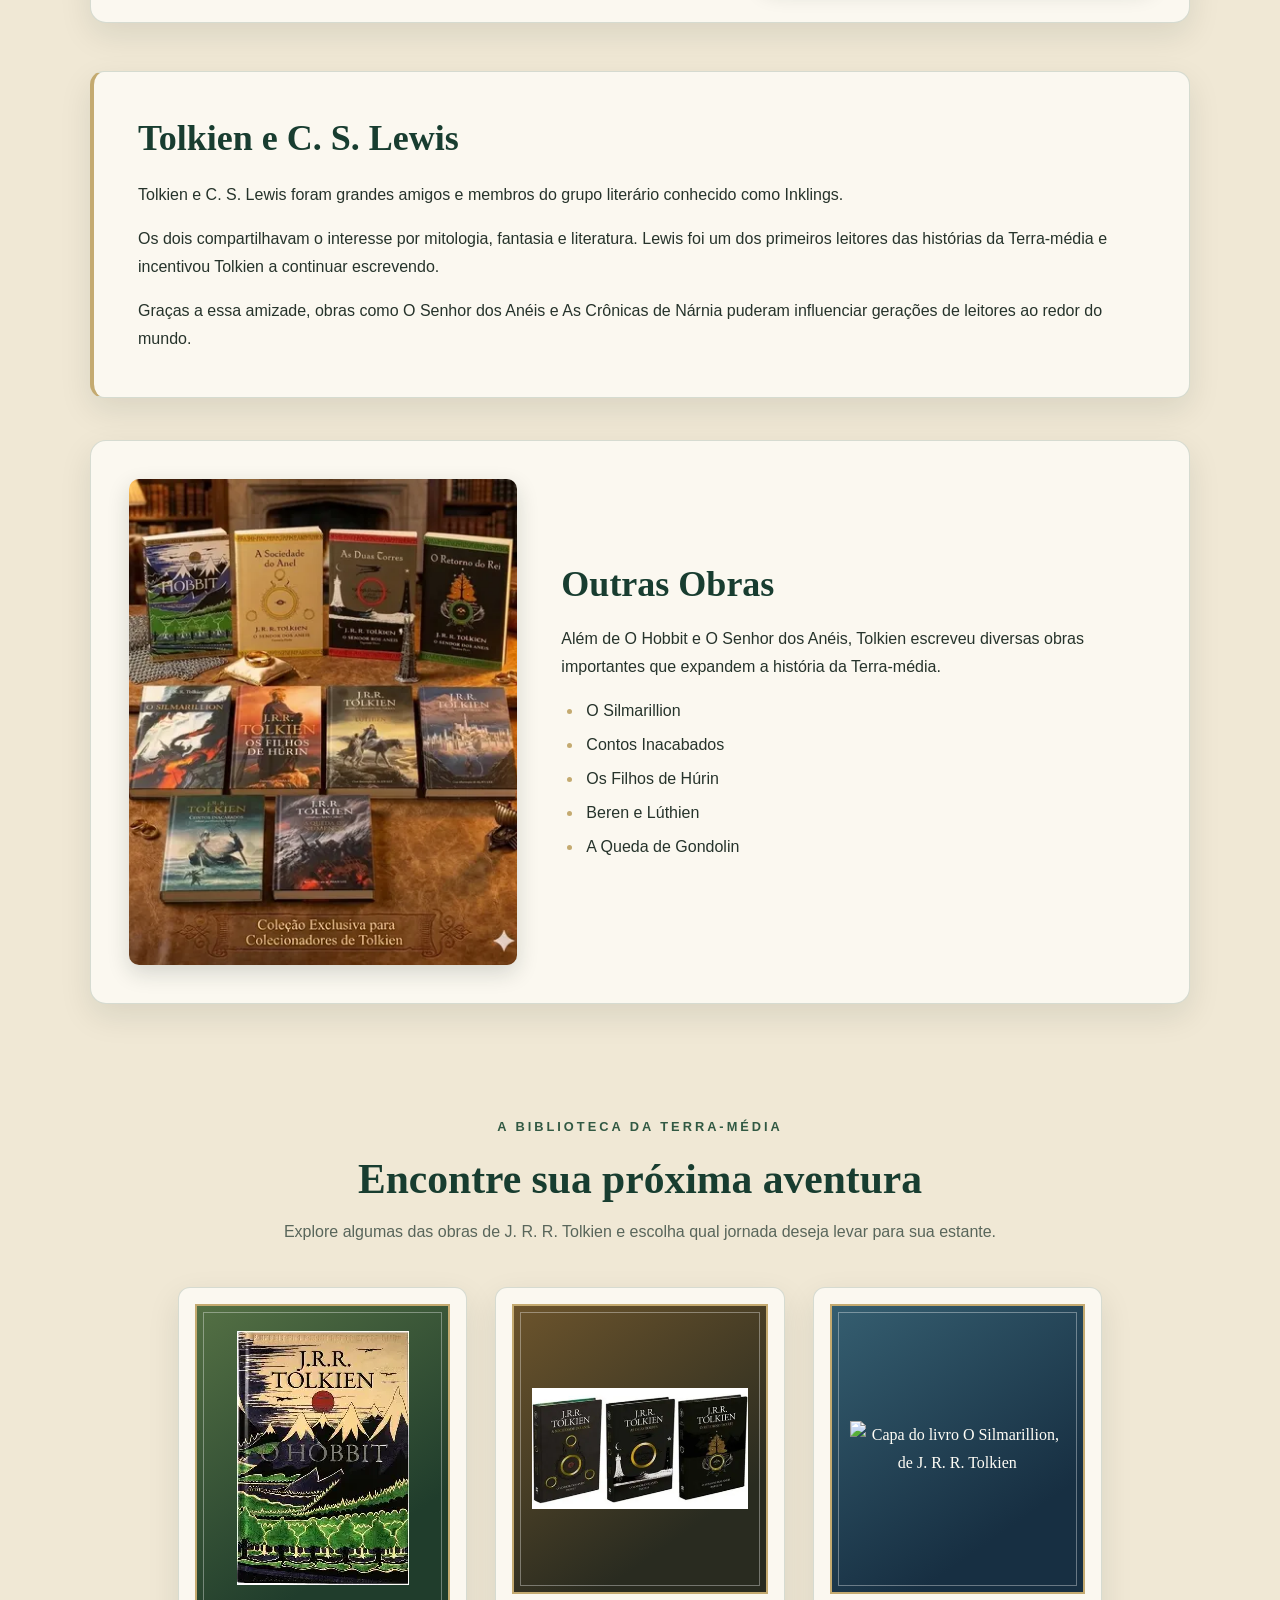
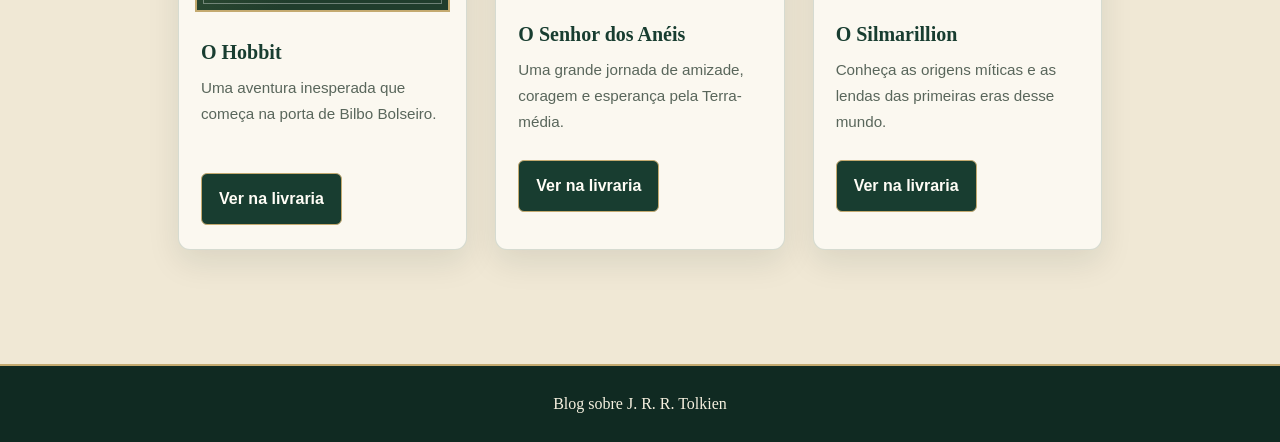
==== commit 0f0a00cf: "Revise Tolkien biography and enhance 'O Hobbit' section Updated the biography of J.R.R. Tolkien and " ====
--- a/index.html
+++ b/index.html
@@ -48,18 +48,62 @@
         <div>
             <h2>Biografia</h2>
 
-            <p>
-                John Ronald Reuel Tolkien (1892–1973) foi um brilhante acadêmico, filólogo e escritor britânico, amplamente considerado o pai da alta fantasia moderna. Através de sua imaginação incomparável e de um vasto conhecimento linguístico, ele deu vida ao universo da Terra Média, um dos mundos ficcionais mais ricos, complexos e influentes da história da literatura mundial. Suas obras redefiniram o gênero fantástico e continuam a encantar gerações de leitores ao redor do mundo.
-Nascido em Bloemfontein, na atual África do Sul, Tolkien mudou-se para a Inglaterra ainda na infância, onde desenvolveu desde cedo um amor profundo pela natureza e pelo estudo das palavras. Sua juventude foi marcada pela perda precoce dos pais e, mais tarde, pelos horrores da Primeira Guerra Mundial. Ele serviu no exército britânico e sobreviveu à sangrenta Batalha do Somme, uma experiência traumática que influenciou profundamente sua visão sobre a amizade, a perda e o heroísmo diante da destruição industrial.
-
-            </p>
-
-            <p>
-                Após a guerra, Tolkien seguiu uma brilhante carreira acadêmica, tornando-se professor de Língua e Literatura Inglesa na Universidade de Oxford. Como filólogo especialista em mitologias nórdicas e poemas medievais, sua verdadeira paixão era a invenção de idiomas. Ele criou dezenas de línguas artificiais complexas, como os dialetos élficos Quenya e Sindarin, e costumava dizer que concebeu a própria Terra Média principalmente para dar um lar e uma história aos povos que falavam as línguas que ele inventava.
-Sua trajetória na literatura comercial começou de forma despretensiosa em 1937 com a publicação de O Hobbit, uma história escrita originalmente para entreter seus próprios filhos. O sucesso estrondoso da obra levou seus editores a pedirem uma continuação, o que resultou em sua grande obra-prima: O Senhor dos Anéis, publicada entre 1954 e 1955. Dividido em três volumes, o épico misturou folclore, teologia e uma rica mitologia própria, transformando-se em um fenômeno cultural definitivo.
-Ao lado de amigos próximos como C.S. Lewis, autor de As Crônicas de Nárnia, Tolkien integrou o famoso grupo literário Os Inklings em Oxford. Embora tenha falecido em 1973, seu legado permaneceu vivo e em expansão através do trabalho de seu filho, Christopher Tolkien, que editou e publicou dezenas de manuscritos póstumos, incluindo O Silmarillion. Hoje, adaptado para o cinema, jogos e televisão, o universo de J.R.R. Tolkien permanece como um dos maiores pilares da cultura pop e da literatura universal.
-
-            </p>
+           
+<p>
+    John Ronald Reuel Tolkien, mais conhecido como J. R. R. Tolkien,
+    foi um dos escritores mais importantes da literatura fantástica.
+    Nasceu em 3 de janeiro de 1892, em Bloemfontein, na atual África
+    do Sul. Filho de pais britânicos, mudou-se para a Inglaterra ainda
+    criança, aos três anos, junto com a mãe e o irmão. Foi nesse país
+    que cresceu, estudou e construiu sua carreira, tornando-se um
+    escritor britânico.
+</p>
+
+<p>
+    Tolkien dedicou grande parte de sua vida ao estudo das palavras
+    e das línguas. Foi filólogo, ou seja, um estudioso da história,
+    da estrutura e da evolução dos idiomas, e professor universitário
+    na Universidade de Oxford. Em 1925, assumiu a cátedra de anglo-saxão
+    e, em 1945, passou a lecionar língua e literatura inglesas.
+    Aposentou-se em 1959. Sua paixão por idiomas também o levou a criar
+    línguas próprias, como o quenya e o sindarin, utilizadas pelos elfos
+    em suas histórias.
+</p>
+
+<p>
+    Apesar de sua importante carreira acadêmica, Tolkien conquistou
+    reconhecimento mundial como escritor. Foi o criador da Terra-média,
+    um universo fantástico habitado por hobbits, elfos, anões, magos e
+    diversas outras criaturas. Entre suas obras mais conhecidas estão
+    <em>O Hobbit</em>, publicado em 1937, e
+    <em>O Senhor dos Anéis</em>, lançado em três volumes entre 1954 e
+    1955. Muitas de suas histórias nasceram de narrativas que inventava
+    para entreter os próprios filhos.
+</p>
+
+<p>
+    Na vida pessoal, Tolkien conheceu Edith Bratt ainda jovem, e os
+    dois se apaixonaram. O relacionamento enfrentou dificuldades quando
+    seu tutor, o padre Francis Morgan, proibiu que mantivessem contato
+    até Tolkien completar 21 anos. Quando voltaram a se encontrar,
+    Edith estava noiva de outro homem, mas rompeu o compromisso.
+    Ela também se converteu ao catolicismo, religião de Tolkien.
+    Os dois se casaram em 22 de março de 1916, durante a Primeira
+    Guerra Mundial, e tiveram quatro filhos: John, Michael, Christopher
+    e Priscilla.
+</p>
+
+<p>
+    Tolkien e Edith permaneceram casados por 55 anos, até a morte dela,
+    em novembro de 1971. O escritor faleceu em 2 de setembro de 1973,
+    em Bournemouth, na Inglaterra. Os dois foram sepultados juntos,
+    em Oxford, e em sua lápide foram gravados os nomes
+    “Beren” e “Lúthien”, em homenagem a um dos casais mais marcantes
+    da mitologia criada por Tolkien. A história desses personagens
+    também guarda um significado pessoal para o escritor, que encontrou
+    em sua relação com Edith uma inspiração para esse amor lendário.
+</p>
+
         </div>
     </section>
 
@@ -69,11 +113,42 @@
         <div>
             <h2>O Hobbit</h2>
 
-            <p>
-                Publicado em 1937, O Hobbit conta a aventura de Bilbo Bolseiro,
-                um hobbit que embarca em uma jornada ao lado de treze anões
-                e do mago Gandalf.
-            </p>
+            
+<p>
+    Depois de conhecer a vida de J. R. R. Tolkien, é possível
+    compreender melhor uma de suas obras mais famosas:
+    <em>O Hobbit</em>, publicado em 1937. Escrito por Tolkien,
+    professor e apaixonado por línguas, o livro se passa na
+    Terra-média, o universo de fantasia criado pelo autor.
+</p>
+
+<p>
+    A história começa quando Gandalf, um mago, visita Bilbo
+    Bolseiro, um hobbit que leva uma vida tranquila no Condado.
+    Gandalf o convida a acompanhar treze anões, liderados por
+    Thorin Escudo-de-Carvalho, em uma jornada para recuperar
+    a Montanha Solitária, antiga morada dos anões, e o tesouro
+    que foi tomado pelo dragão Smaug.
+</p>
+
+<p>
+    Assim como muitos heróis de grandes aventuras, Bilbo passa
+    por uma transformação. No início, é um personagem tímido,
+    apegado ao conforto de sua casa. Ao longo da jornada, porém,
+    enfrenta trolls, goblins e aranhas gigantes, além de encontrar
+    Gollum. É nesse encontro que Bilbo obtém um anel mágico capaz
+    de torná-lo invisível, objeto que terá um papel fundamental
+    em <em>O Senhor dos Anéis</em>.
+</p>
+
+<p>
+    <em>O Hobbit</em> demonstra a criatividade de Tolkien ao combinar
+    aventura, mitologia e a construção de um universo rico em
+    detalhes. O livro conquistou leitores e abriu caminho para
+    <em>O Senhor dos Anéis</em>, consolidando o legado de Tolkien
+    como um dos grandes nomes da literatura fantástica.
+</p>
+
 
             <h3>Livros</h3>
 
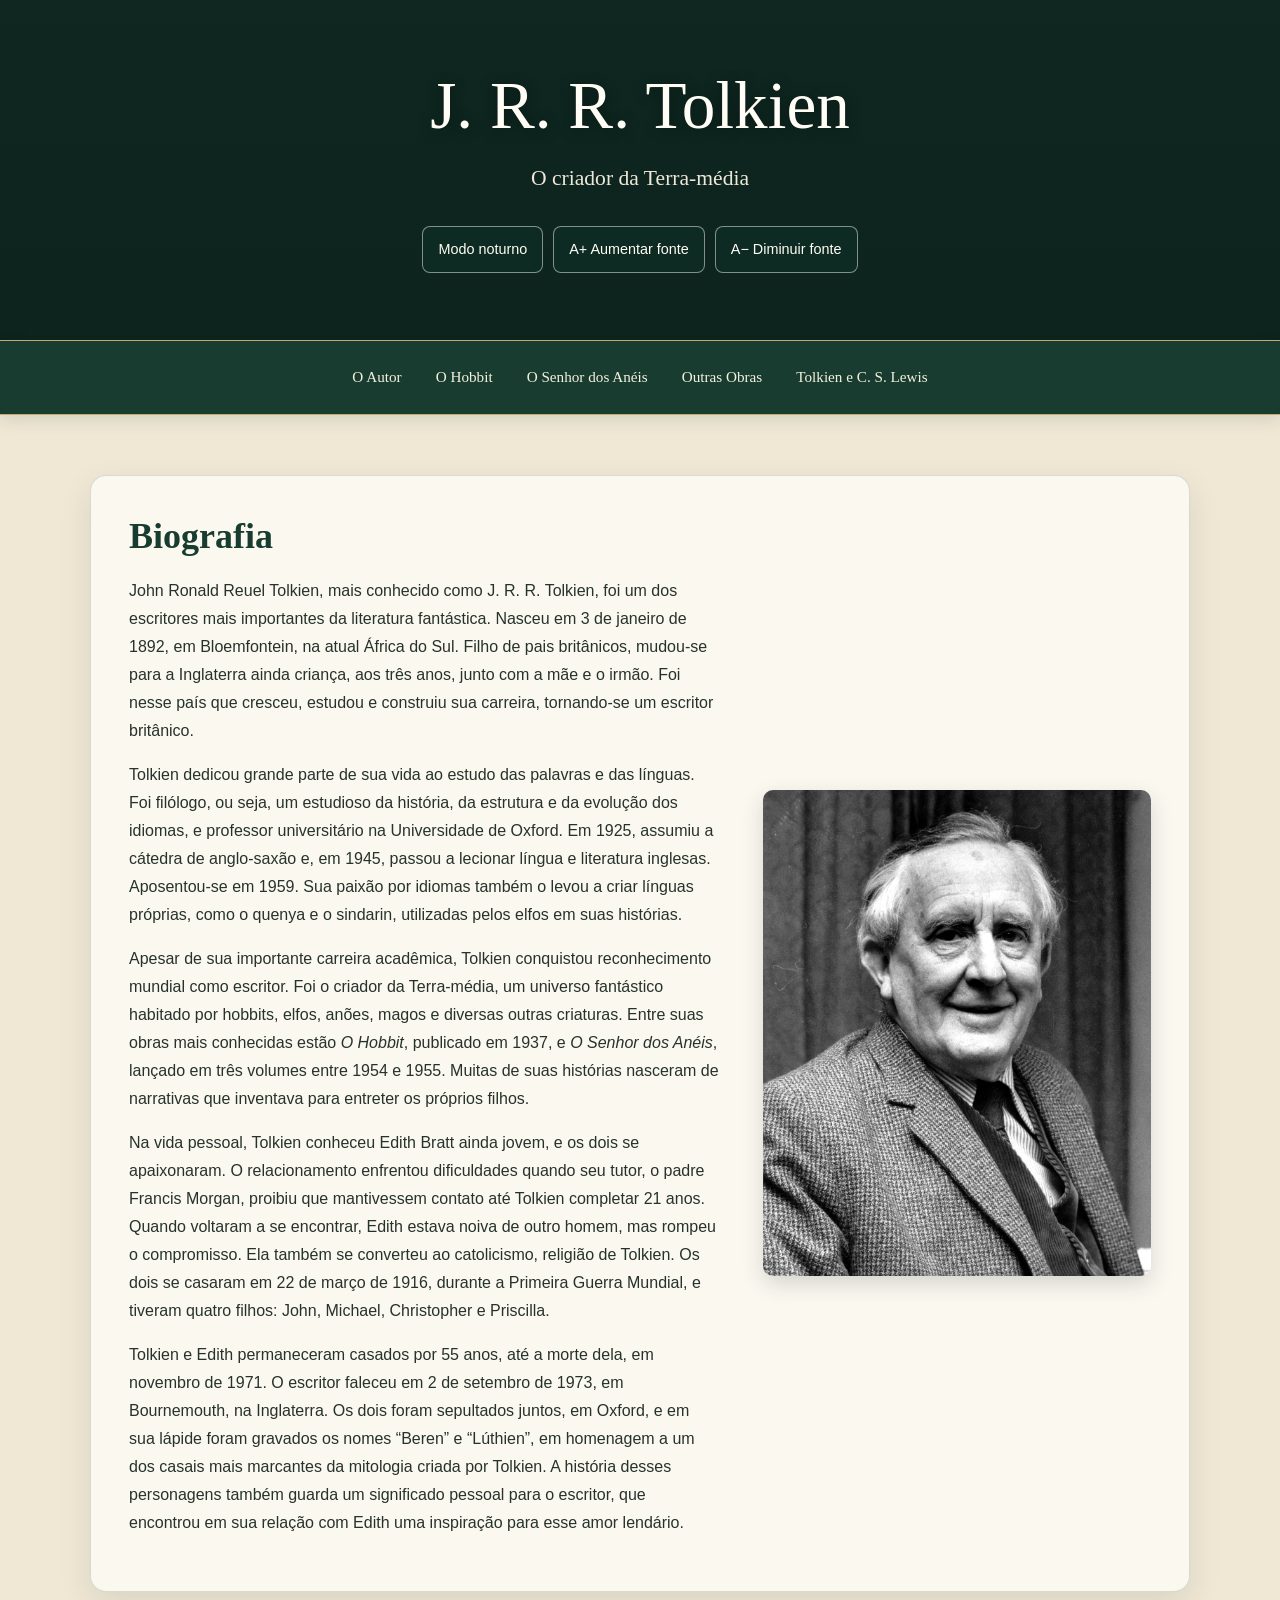
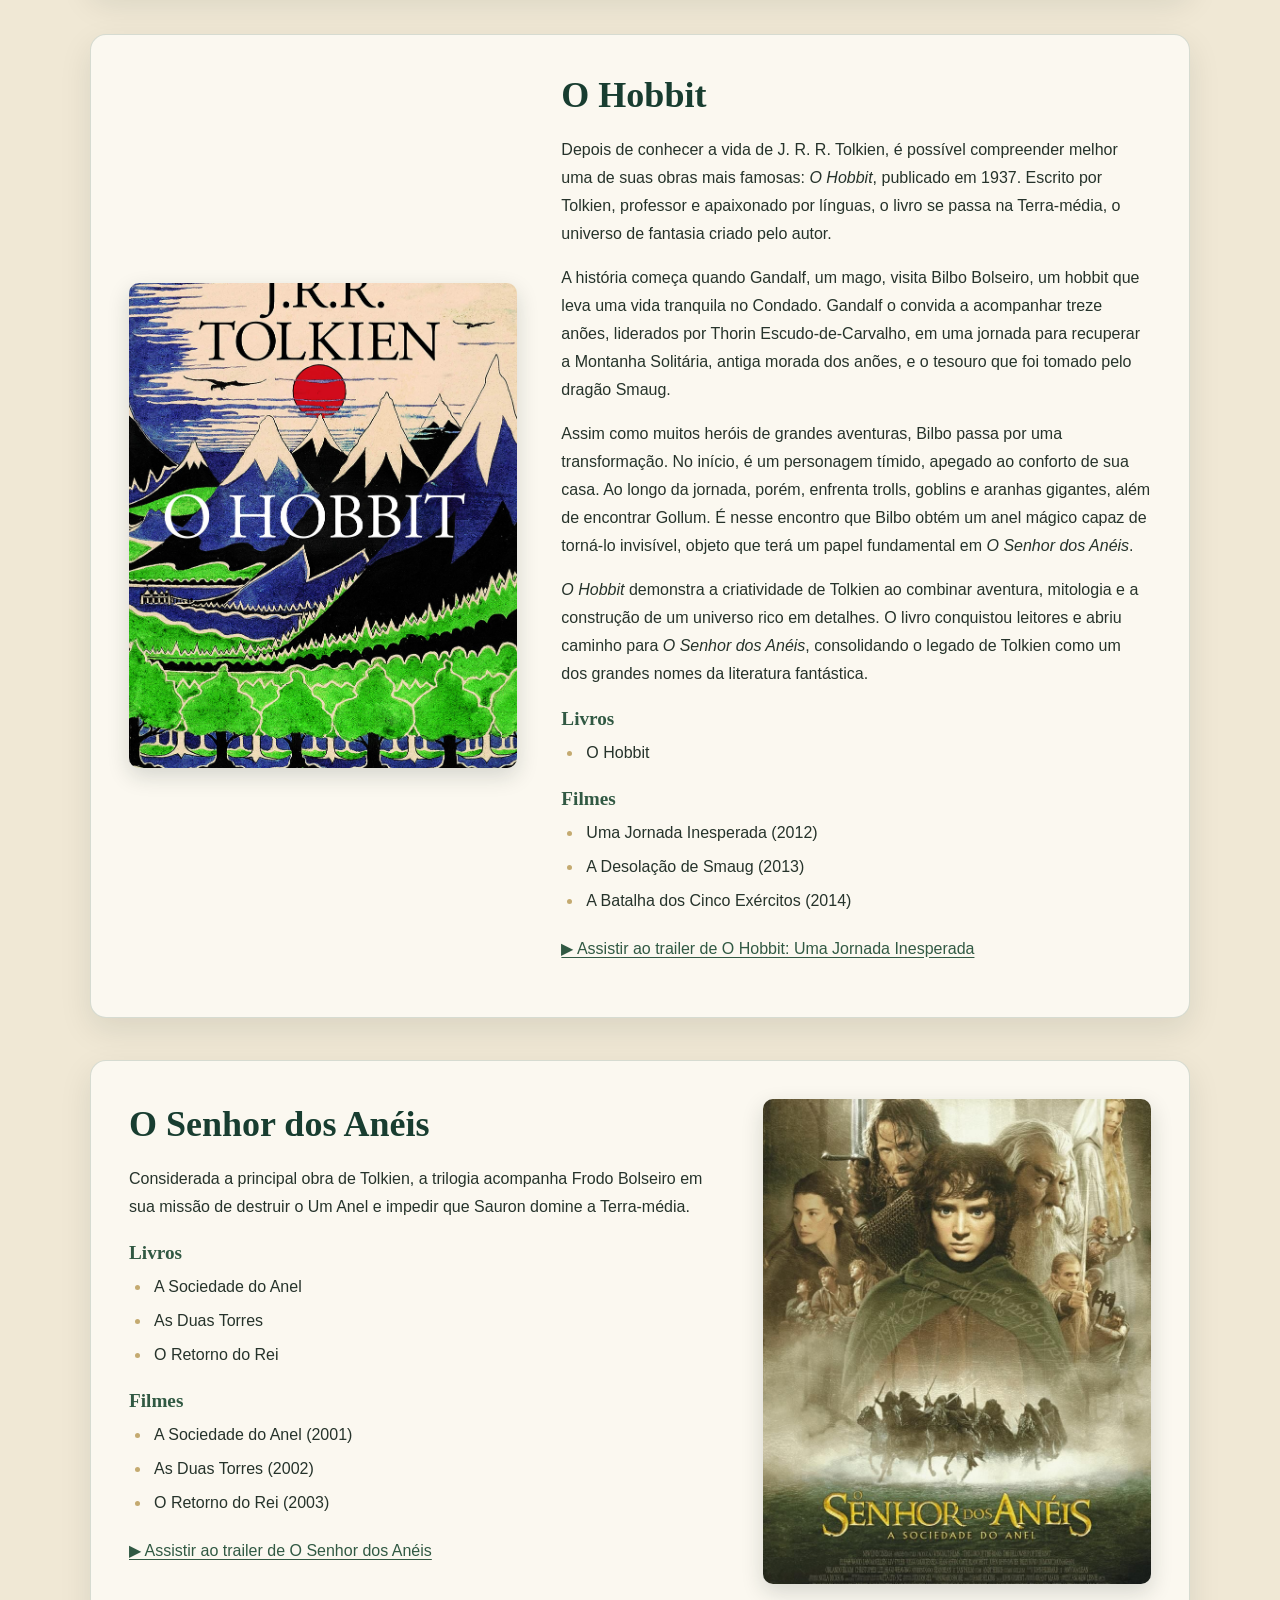
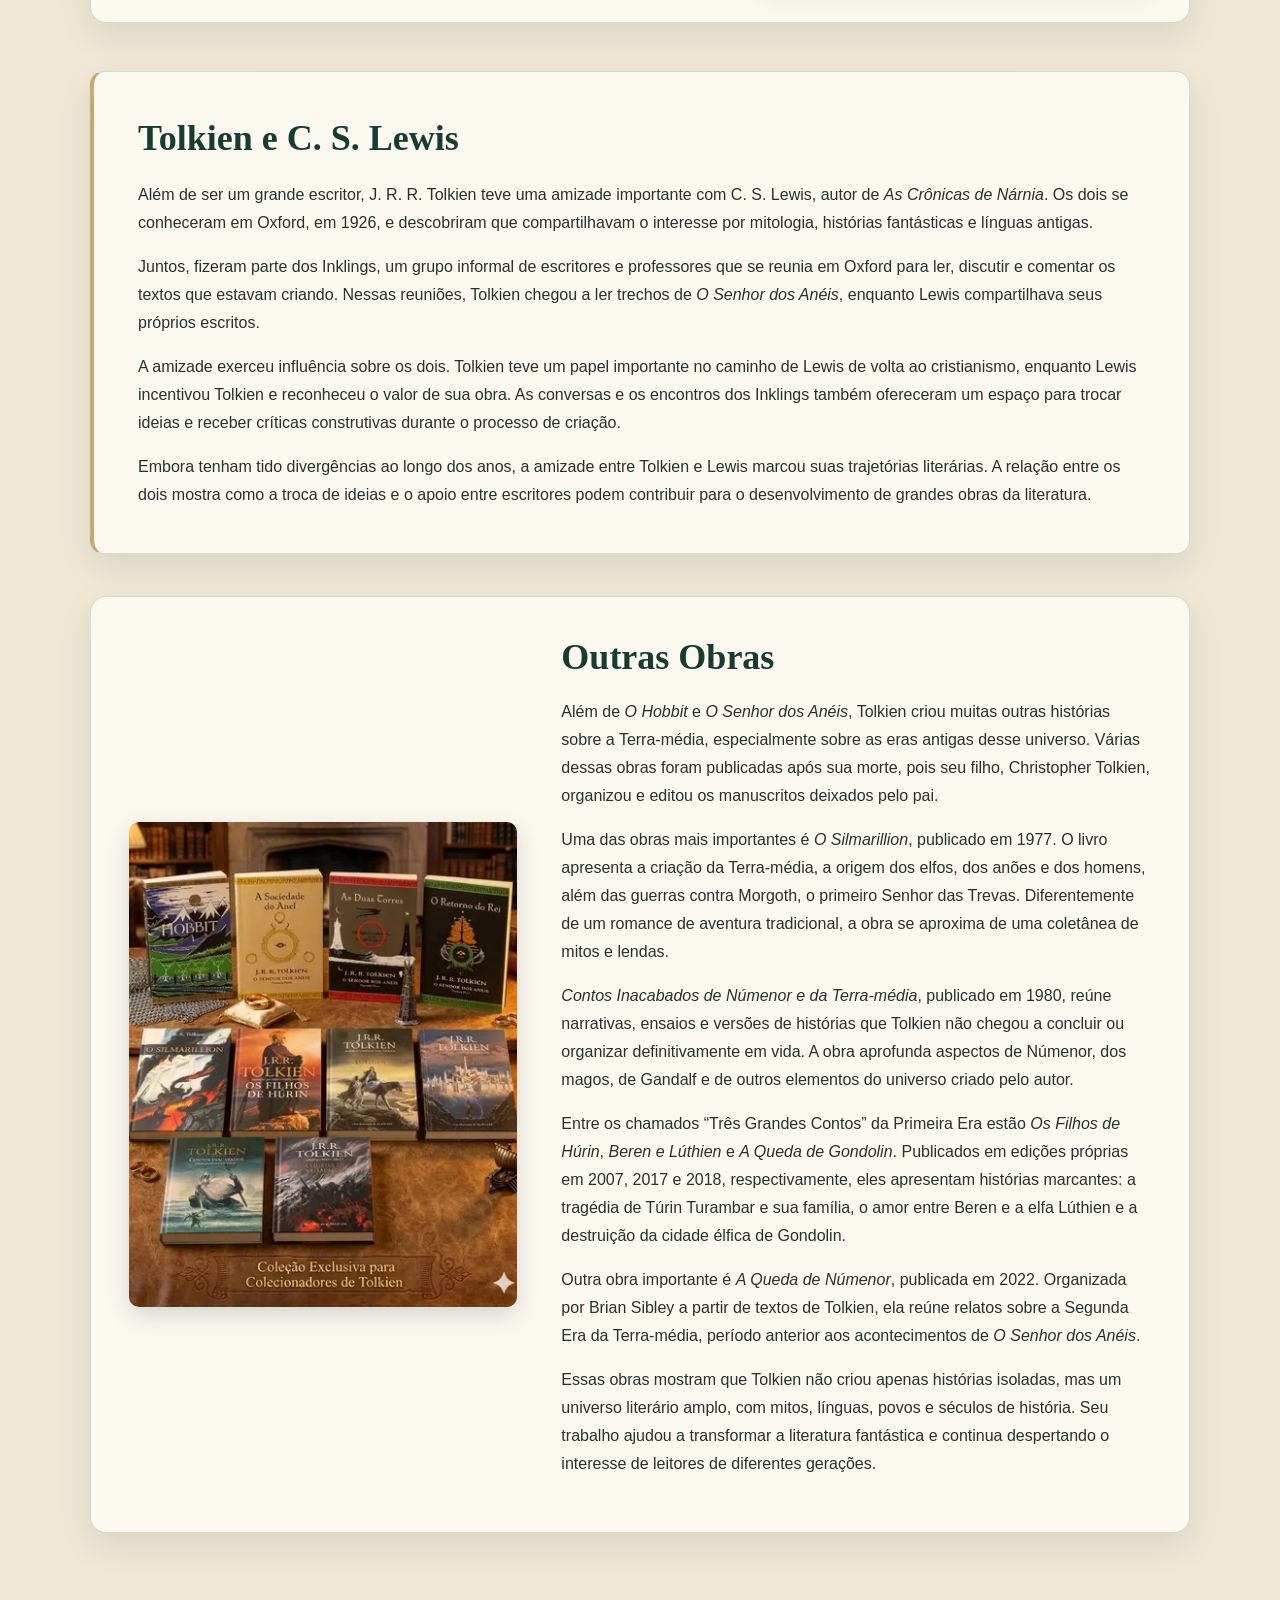
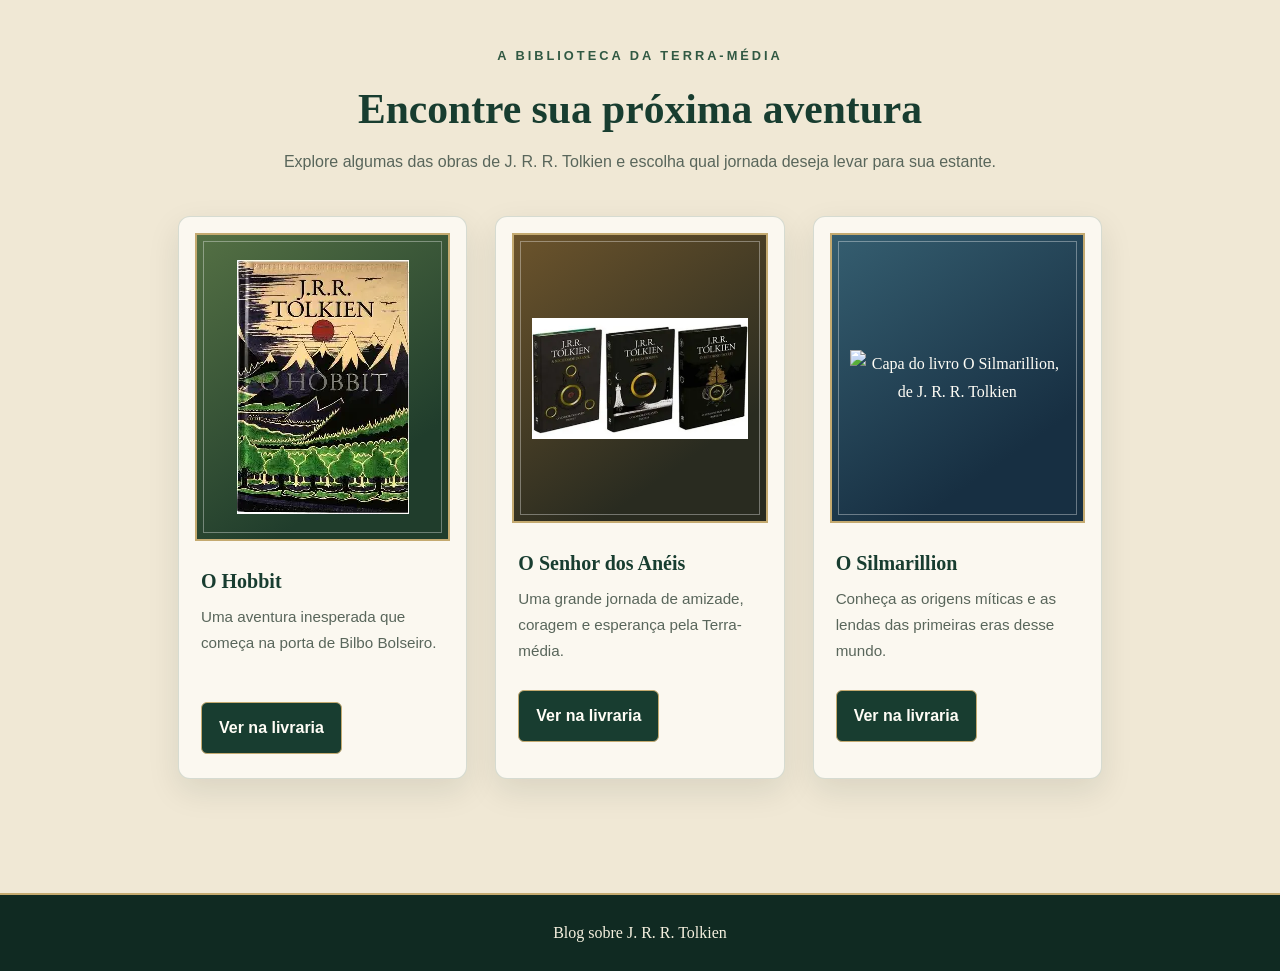
==== commit 4940b9a4: "Enhance content on Tolkien and Lewis's friendship Expanded the section on Tolkien and C. S. Lewis, d" ====
--- a/index.html
+++ b/index.html
@@ -213,21 +213,41 @@
     <section class="amizade" id="amizade">
         <h2>Tolkien e C. S. Lewis</h2>
 
-        <p>
-            Tolkien e C. S. Lewis foram grandes amigos e membros do grupo
-            literário conhecido como Inklings.
-        </p>
-
-        <p>
-            Os dois compartilhavam o interesse por mitologia, fantasia e
-            literatura. Lewis foi um dos primeiros leitores das histórias
-            da Terra-média e incentivou Tolkien a continuar escrevendo.
-        </p>
-
-        <p>
-            Graças a essa amizade, obras como O Senhor dos Anéis e As Crônicas
-            de Nárnia puderam influenciar gerações de leitores ao redor do mundo.
-        </p>
+       
+<p>
+    Além de ser um grande escritor, J. R. R. Tolkien teve uma
+    amizade importante com C. S. Lewis, autor de
+    <em>As Crônicas de Nárnia</em>. Os dois se conheceram em
+    Oxford, em 1926, e descobriram que compartilhavam o interesse
+    por mitologia, histórias fantásticas e línguas antigas.
+</p>
+
+<p>
+    Juntos, fizeram parte dos Inklings, um grupo informal de
+    escritores e professores que se reunia em Oxford para ler,
+    discutir e comentar os textos que estavam criando. Nessas
+    reuniões, Tolkien chegou a ler trechos de
+    <em>O Senhor dos Anéis</em>, enquanto Lewis compartilhava
+    seus próprios escritos.
+</p>
+
+<p>
+    A amizade exerceu influência sobre os dois. Tolkien teve
+    um papel importante no caminho de Lewis de volta ao
+    cristianismo, enquanto Lewis incentivou Tolkien e reconheceu
+    o valor de sua obra. As conversas e os encontros dos Inklings
+    também ofereceram um espaço para trocar ideias e receber
+    críticas construtivas durante o processo de criação.
+</p>
+
+<p>
+    Embora tenham tido divergências ao longo dos anos, a amizade
+    entre Tolkien e Lewis marcou suas trajetórias literárias.
+    A relação entre os dois mostra como a troca de ideias e o
+    apoio entre escritores podem contribuir para o desenvolvimento
+    de grandes obras da literatura.
+</p>
+
     </section>
 
     <section class="bloco esquerda" id="outros">
@@ -236,19 +256,60 @@
         <div>
             <h2>Outras Obras</h2>
 
-            <p>
-                Além de O Hobbit e O Senhor dos Anéis, Tolkien escreveu
-                diversas obras importantes que expandem a história da
-                Terra-média.
-            </p>
-
-            <ul>
-                <li>O Silmarillion</li>
-                <li>Contos Inacabados</li>
-                <li>Os Filhos de Húrin</li>
-                <li>Beren e Lúthien</li>
-                <li>A Queda de Gondolin</li>
-            </ul>
+           
+<p>
+    Além de <em>O Hobbit</em> e <em>O Senhor dos Anéis</em>,
+    Tolkien criou muitas outras histórias sobre a Terra-média,
+    especialmente sobre as eras antigas desse universo. Várias
+    dessas obras foram publicadas após sua morte, pois seu filho,
+    Christopher Tolkien, organizou e editou os manuscritos deixados
+    pelo pai.
+</p>
+
+<p>
+    Uma das obras mais importantes é <em>O Silmarillion</em>,
+    publicado em 1977. O livro apresenta a criação da Terra-média,
+    a origem dos elfos, dos anões e dos homens, além das guerras
+    contra Morgoth, o primeiro Senhor das Trevas. Diferentemente
+    de um romance de aventura tradicional, a obra se aproxima
+    de uma coletânea de mitos e lendas.
+</p>
+
+<p>
+    <em>Contos Inacabados de Númenor e da Terra-média</em>,
+    publicado em 1980, reúne narrativas, ensaios e versões de
+    histórias que Tolkien não chegou a concluir ou organizar
+    definitivamente em vida. A obra aprofunda aspectos de
+    Númenor, dos magos, de Gandalf e de outros elementos
+    do universo criado pelo autor.
+</p>
+
+<p>
+    Entre os chamados “Três Grandes Contos” da Primeira Era
+    estão <em>Os Filhos de Húrin</em>, <em>Beren e Lúthien</em>
+    e <em>A Queda de Gondolin</em>. Publicados em edições próprias
+    em 2007, 2017 e 2018, respectivamente, eles apresentam
+    histórias marcantes: a tragédia de Túrin Turambar e sua
+    família, o amor entre Beren e a elfa Lúthien e a destruição
+    da cidade élfica de Gondolin.
+</p>
+
+<p>
+    Outra obra importante é <em>A Queda de Númenor</em>,
+    publicada em 2022. Organizada por Brian Sibley a partir
+    de textos de Tolkien, ela reúne relatos sobre a Segunda Era
+    da Terra-média, período anterior aos acontecimentos de
+    <em>O Senhor dos Anéis</em>.
+</p>
+
+<p>
+    Essas obras mostram que Tolkien não criou apenas histórias
+    isoladas, mas um universo literário amplo, com mitos, línguas,
+    povos e séculos de história. Seu trabalho ajudou a transformar
+    a literatura fantástica e continua despertando o interesse
+    de leitores de diferentes gerações.
+</p>
+
         </div>
     </section>
 
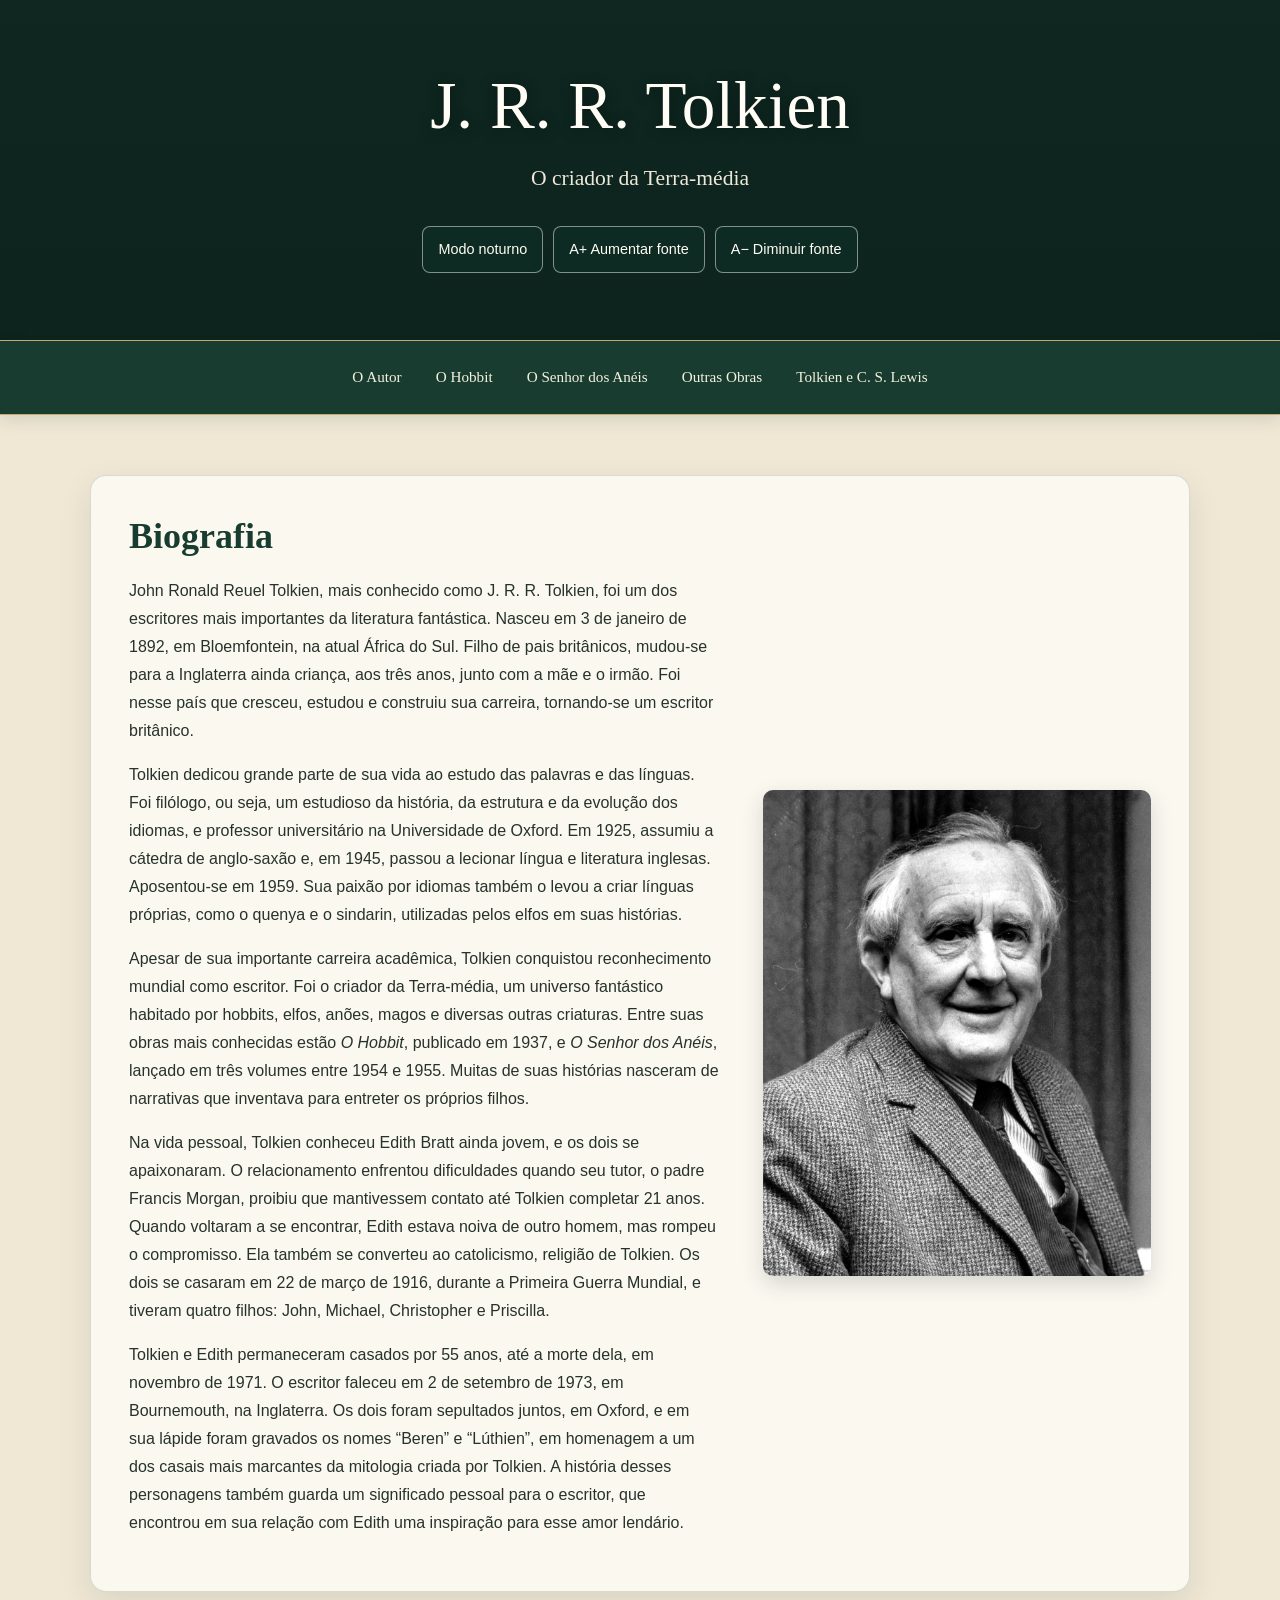
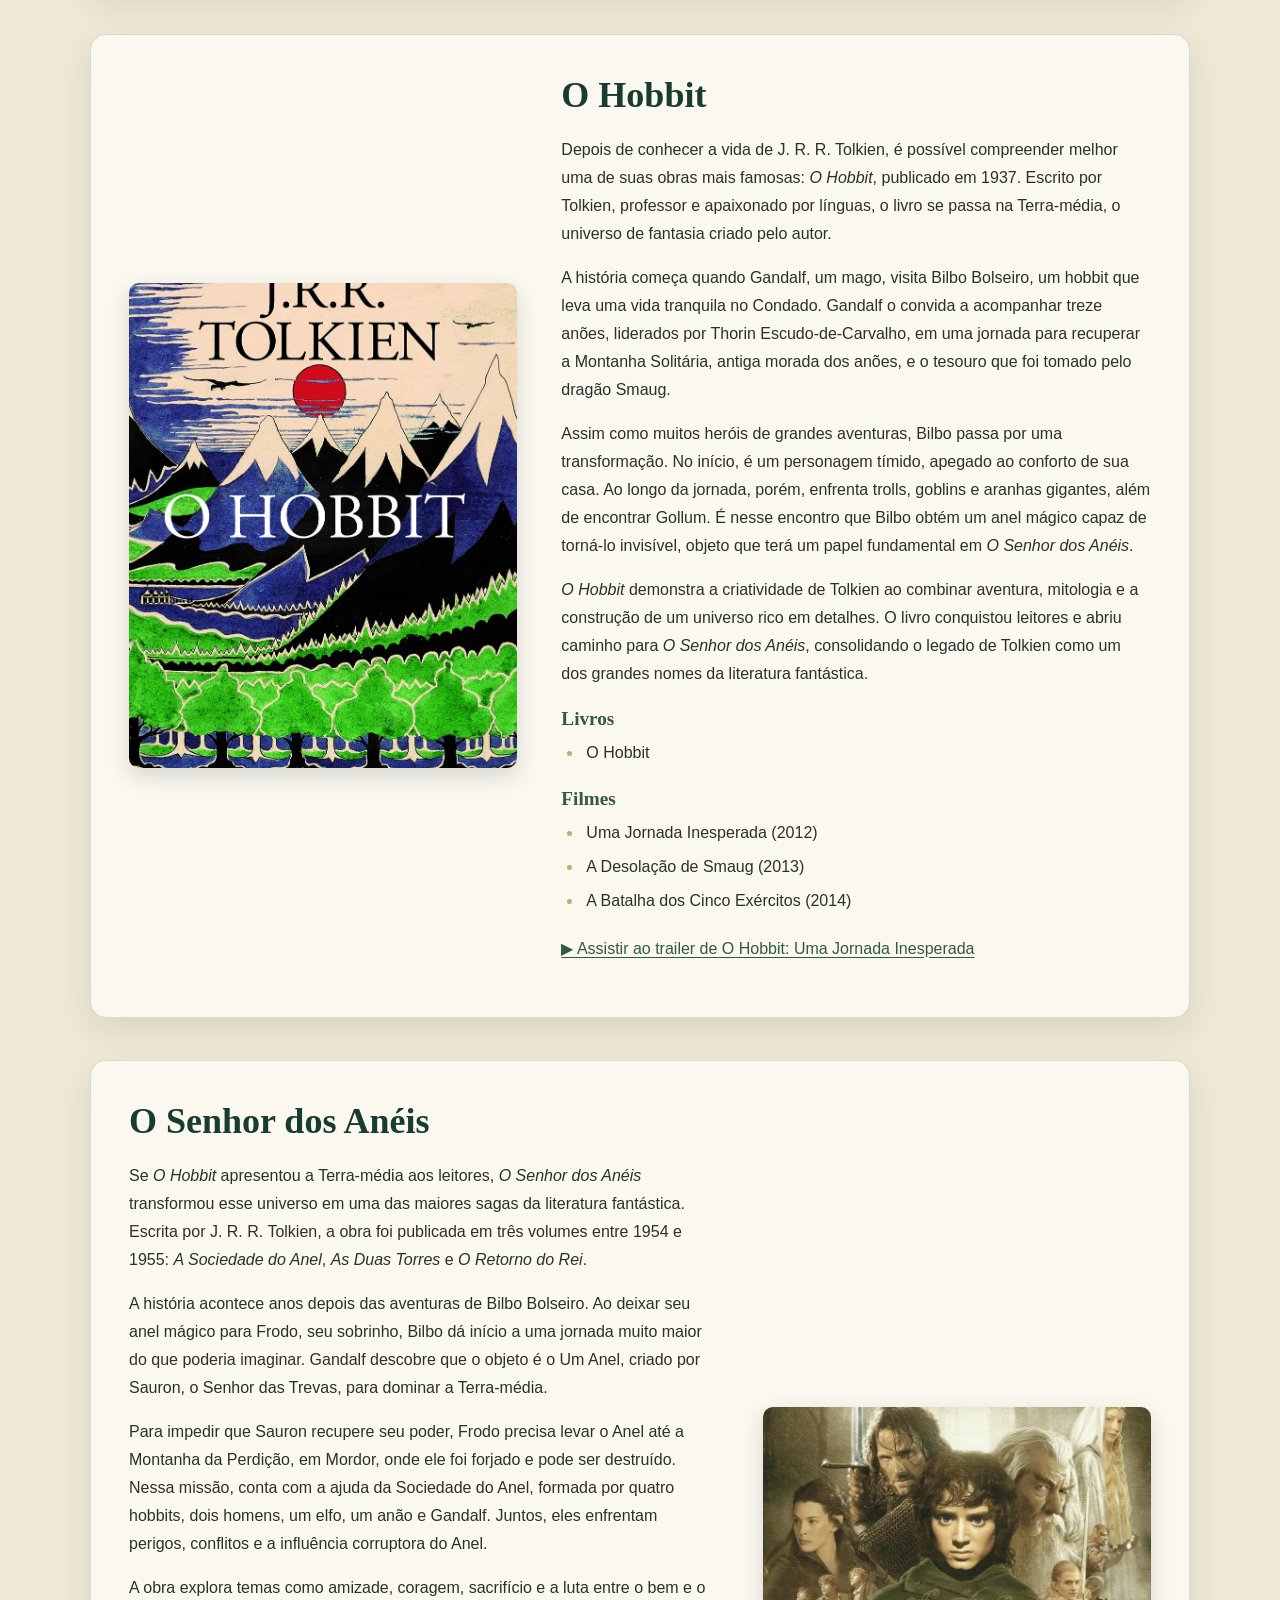
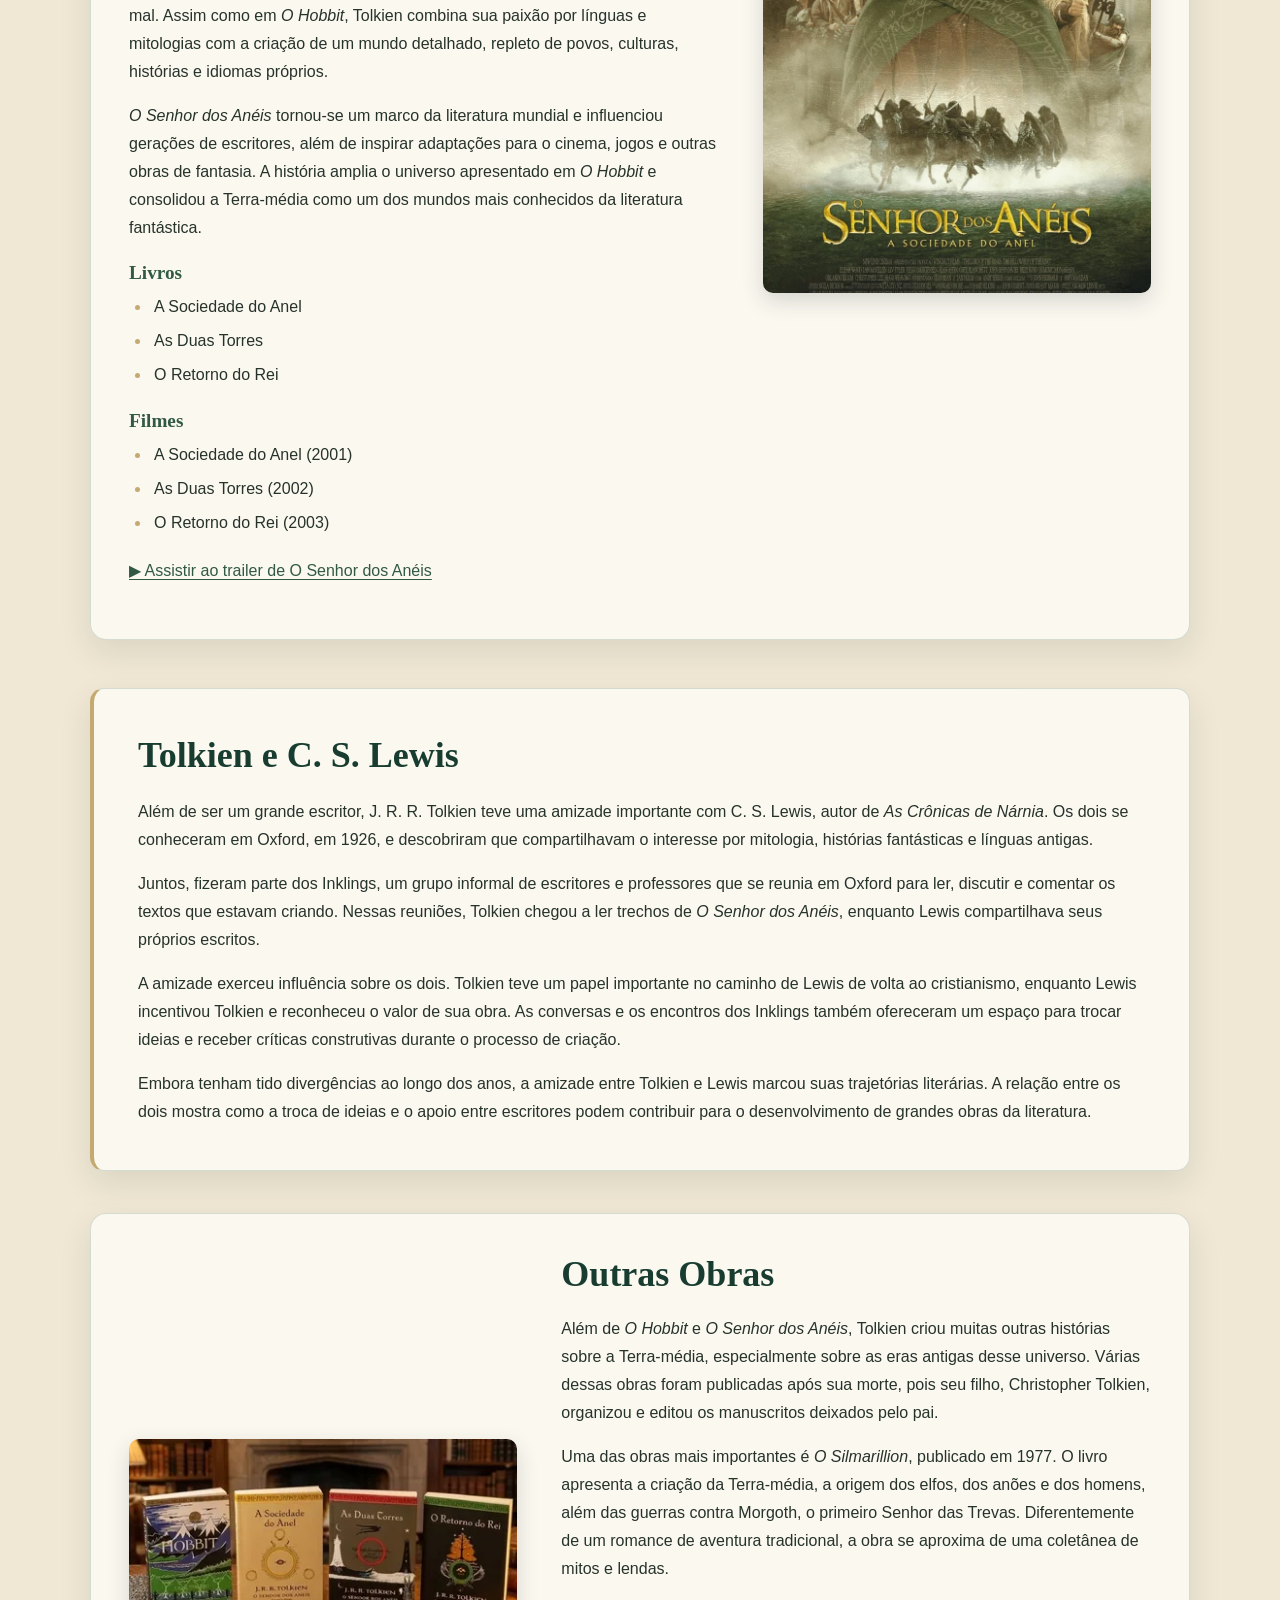
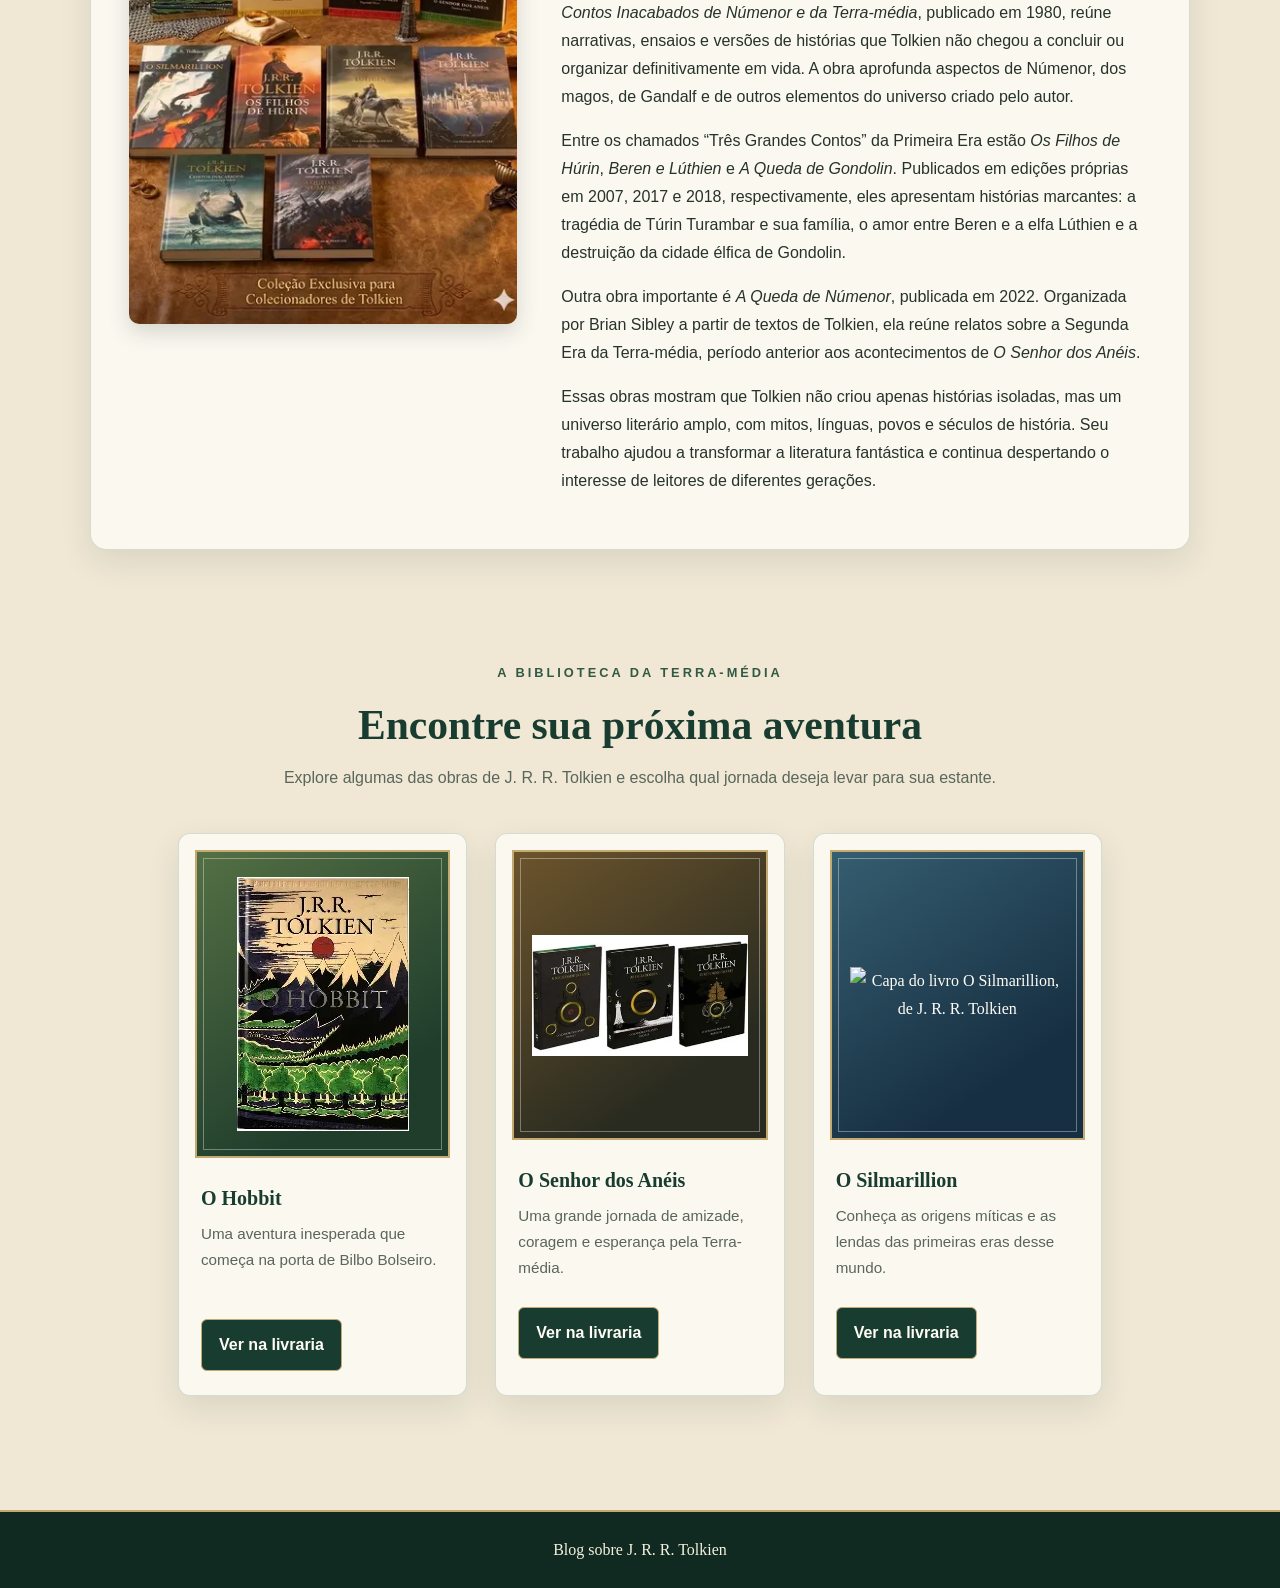
==== commit 16b35351: "Enhance description of 'O Senhor dos Anéis' Added a detailed description of 'O Senhor dos Anéis', in" ====
--- a/index.html
+++ b/index.html
@@ -179,11 +179,50 @@
         <div>
             <h2>O Senhor dos Anéis</h2>
 
-            <p>
-                Considerada a principal obra de Tolkien, a trilogia acompanha
-                Frodo Bolseiro em sua missão de destruir o Um Anel e impedir
-                que Sauron domine a Terra-média.
-            </p>
+          
+<p>
+    Se <em>O Hobbit</em> apresentou a Terra-média aos leitores,
+    <em>O Senhor dos Anéis</em> transformou esse universo em uma
+    das maiores sagas da literatura fantástica. Escrita por
+    J. R. R. Tolkien, a obra foi publicada em três volumes entre
+    1954 e 1955: <em>A Sociedade do Anel</em>,
+    <em>As Duas Torres</em> e <em>O Retorno do Rei</em>.
+</p>
+
+<p>
+    A história acontece anos depois das aventuras de Bilbo
+    Bolseiro. Ao deixar seu anel mágico para Frodo, seu sobrinho,
+    Bilbo dá início a uma jornada muito maior do que poderia
+    imaginar. Gandalf descobre que o objeto é o Um Anel, criado
+    por Sauron, o Senhor das Trevas, para dominar a Terra-média.
+</p>
+
+<p>
+    Para impedir que Sauron recupere seu poder, Frodo precisa
+    levar o Anel até a Montanha da Perdição, em Mordor, onde
+    ele foi forjado e pode ser destruído. Nessa missão, conta
+    com a ajuda da Sociedade do Anel, formada por quatro hobbits,
+    dois homens, um elfo, um anão e Gandalf. Juntos, eles enfrentam
+    perigos, conflitos e a influência corruptora do Anel.
+</p>
+
+<p>
+    A obra explora temas como amizade, coragem, sacrifício e
+    a luta entre o bem e o mal. Assim como em <em>O Hobbit</em>,
+    Tolkien combina sua paixão por línguas e mitologias com
+    a criação de um mundo detalhado, repleto de povos, culturas,
+    histórias e idiomas próprios.
+</p>
+
+<p>
+    <em>O Senhor dos Anéis</em> tornou-se um marco da literatura
+    mundial e influenciou gerações de escritores, além de inspirar
+    adaptações para o cinema, jogos e outras obras de fantasia.
+    A história amplia o universo apresentado em <em>O Hobbit</em>
+    e consolidou a Terra-média como um dos mundos mais conhecidos
+    da literatura fantástica.
+</p>
+
 
             <h3>Livros</h3>
 
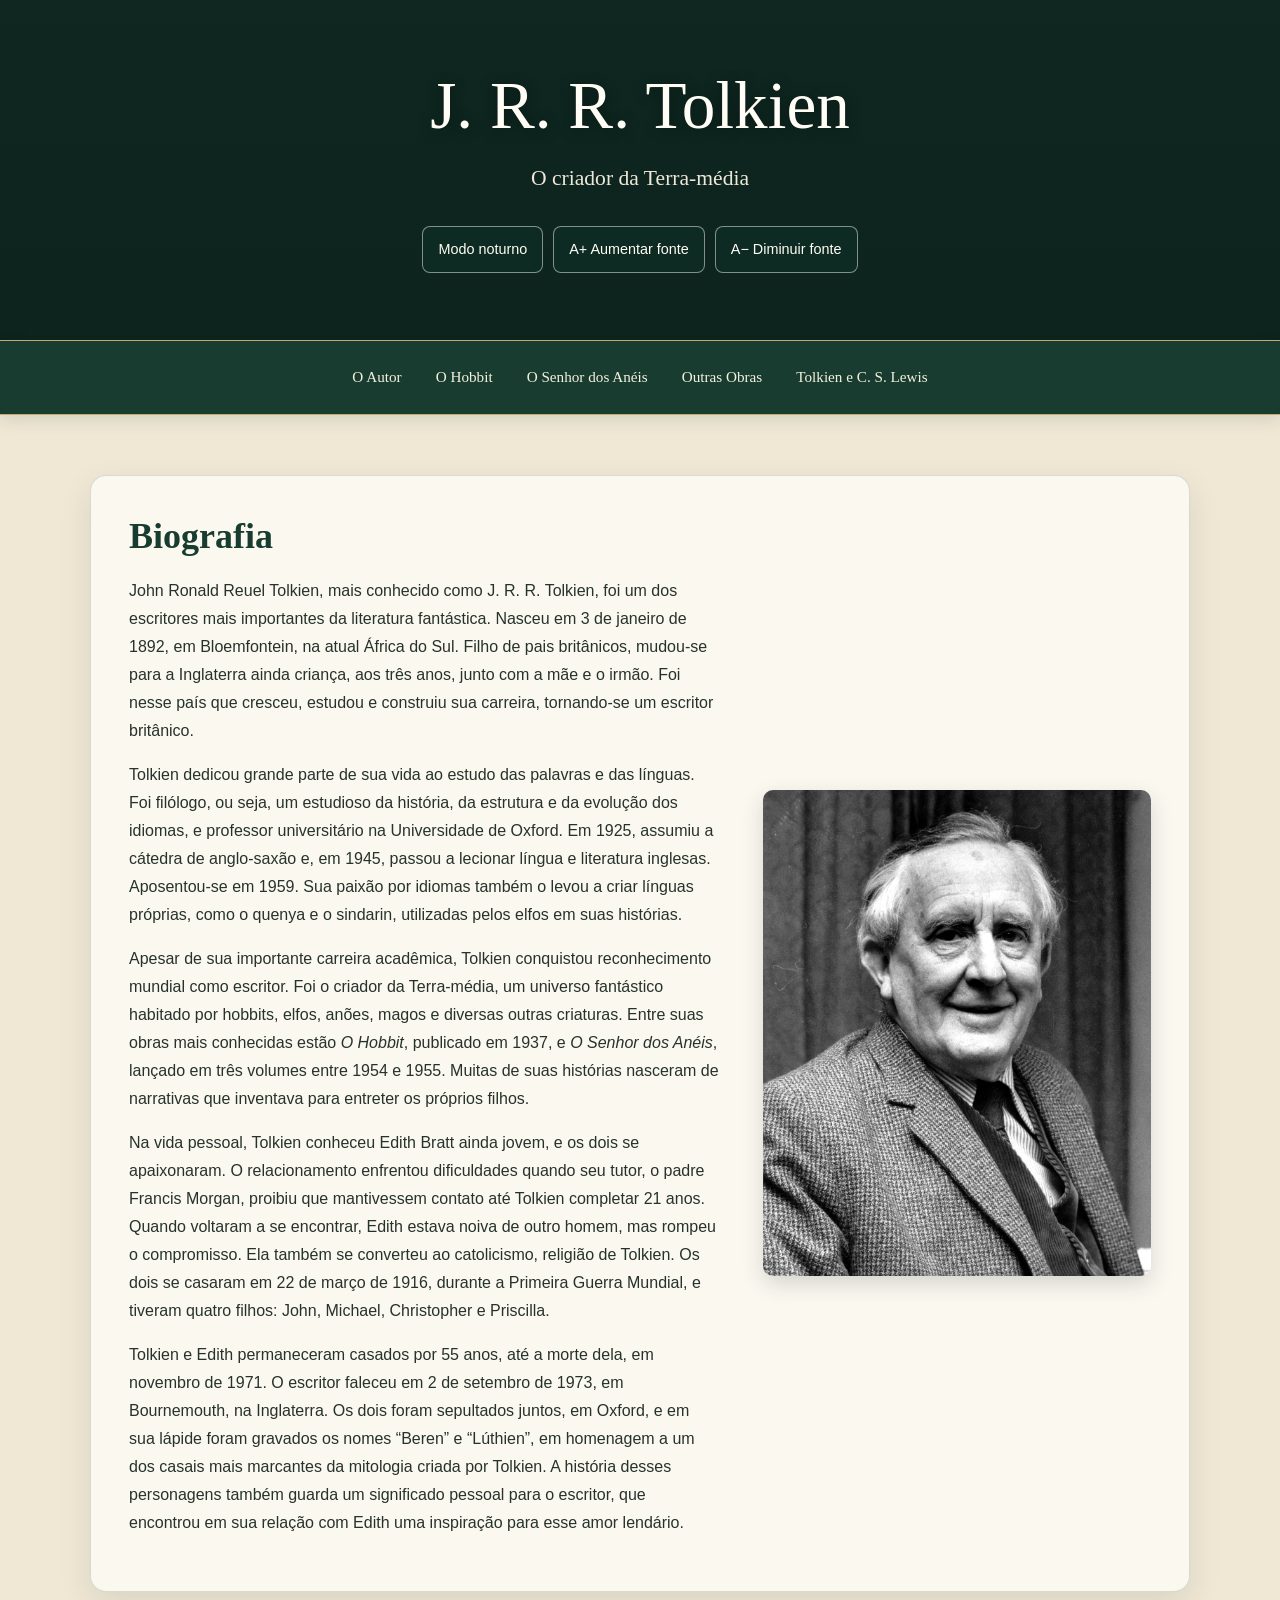
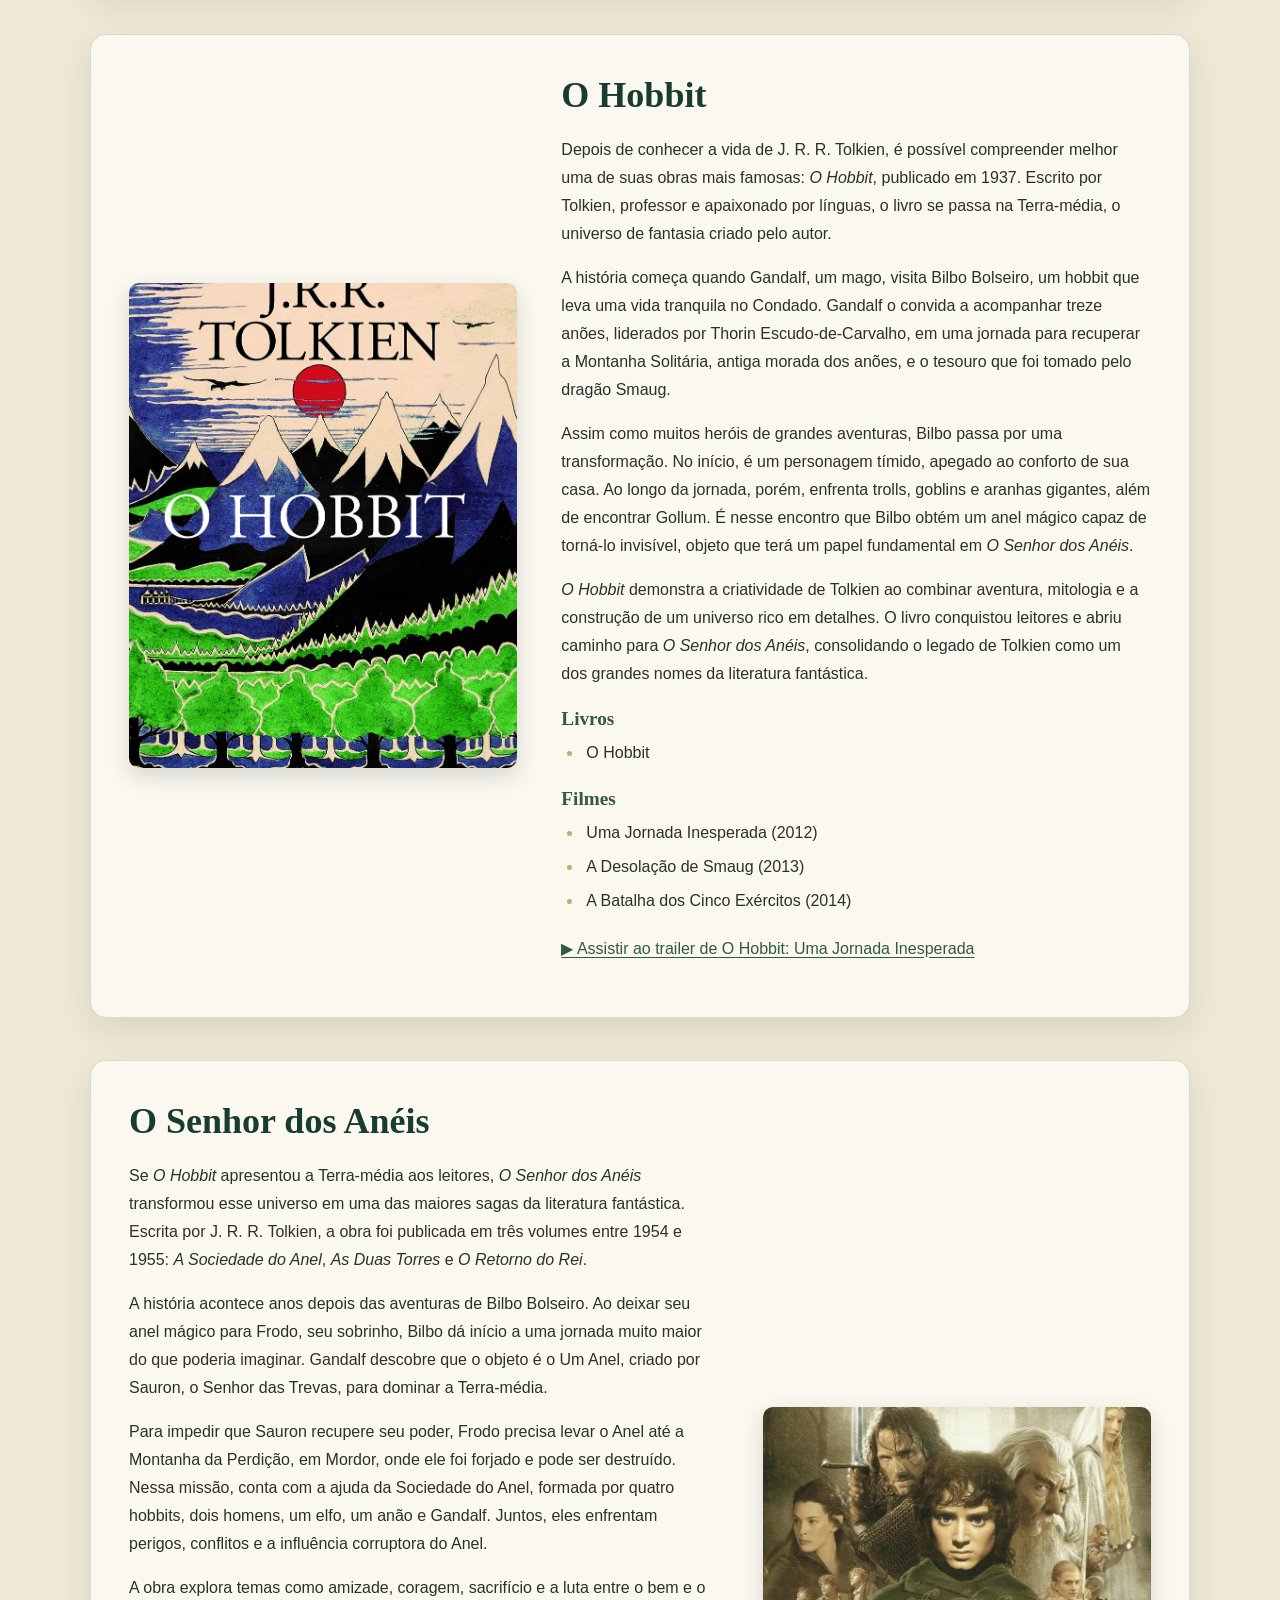
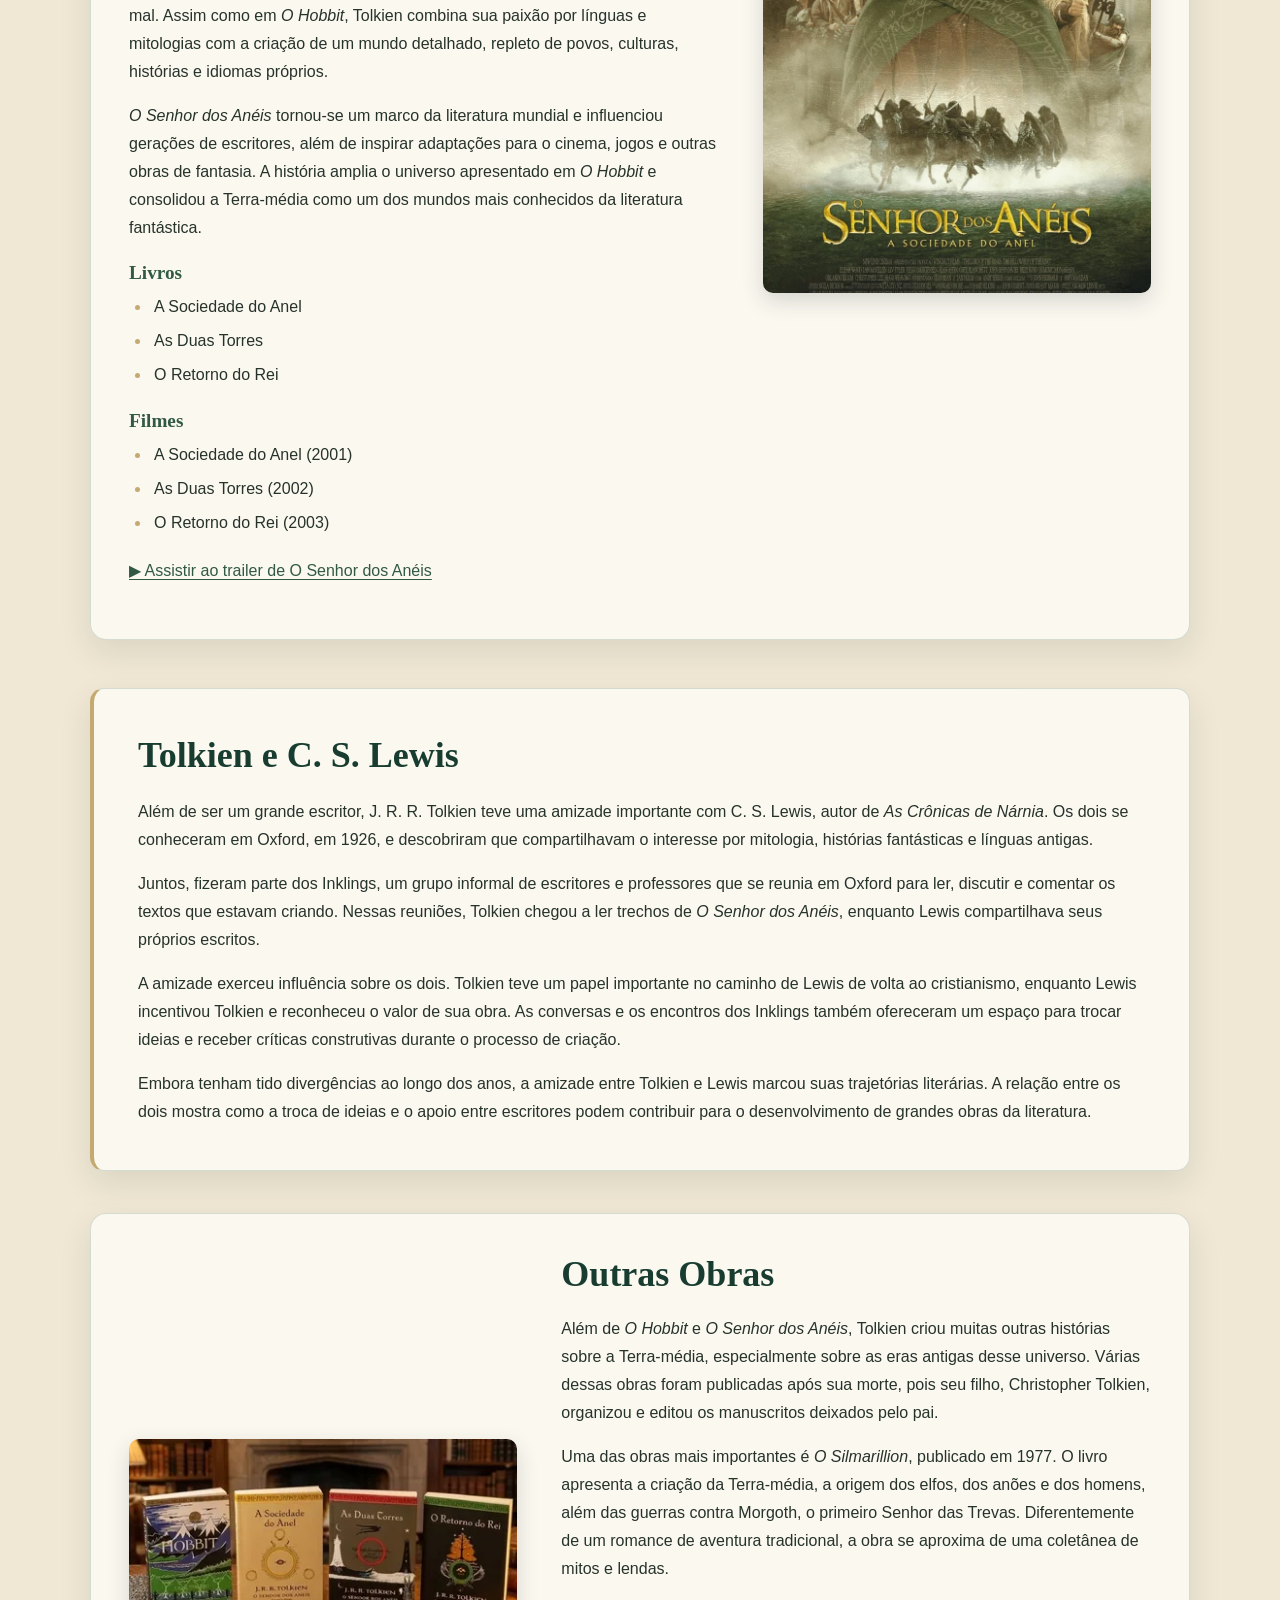
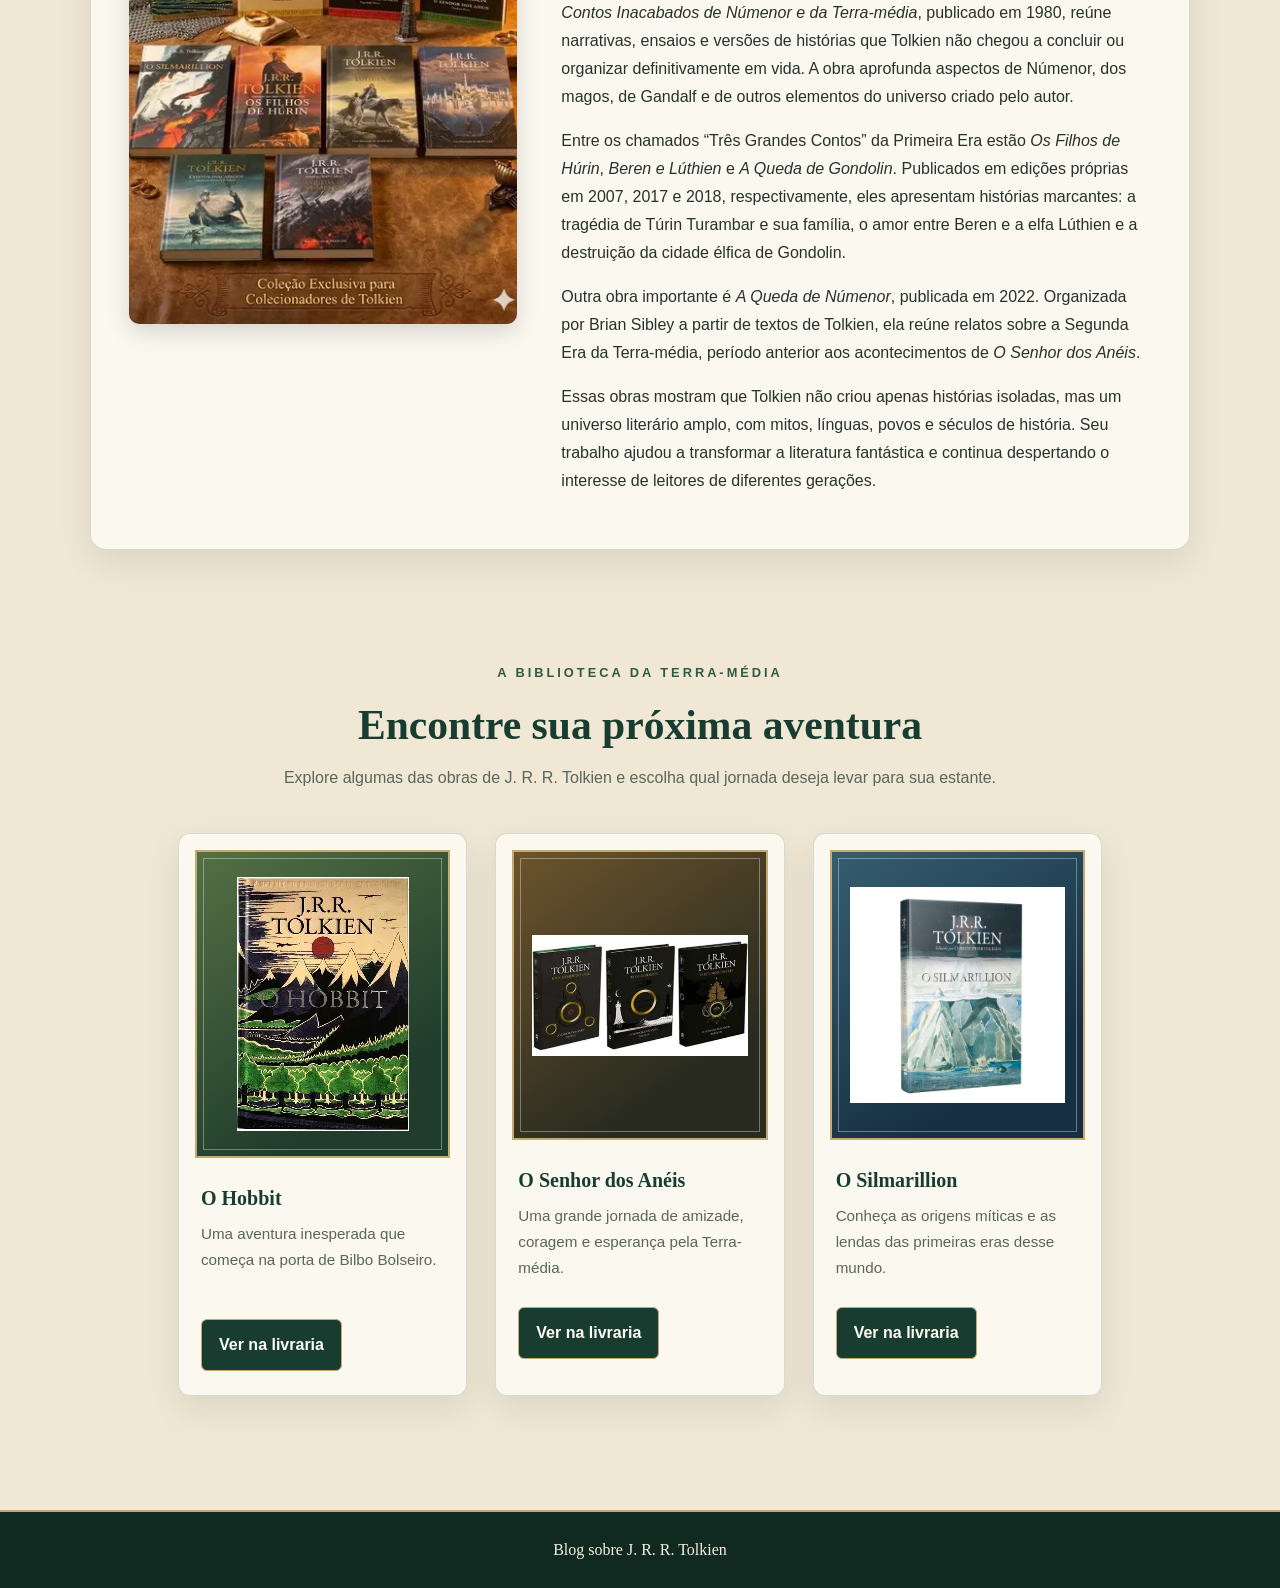
==== commit b757cb63: "Update book cover image source in index.html" ====
--- a/index.html
+++ b/index.html
@@ -402,7 +402,7 @@
             <article class="livro-card">
                <div class="capa-livro capa-silmarillion">
     <img
-        src="capasima.jpeg"
+        src="capasilma.jpeg"
         alt="Capa do livro O Silmarillion, de J. R. R. Tolkien"
     />
 </div>
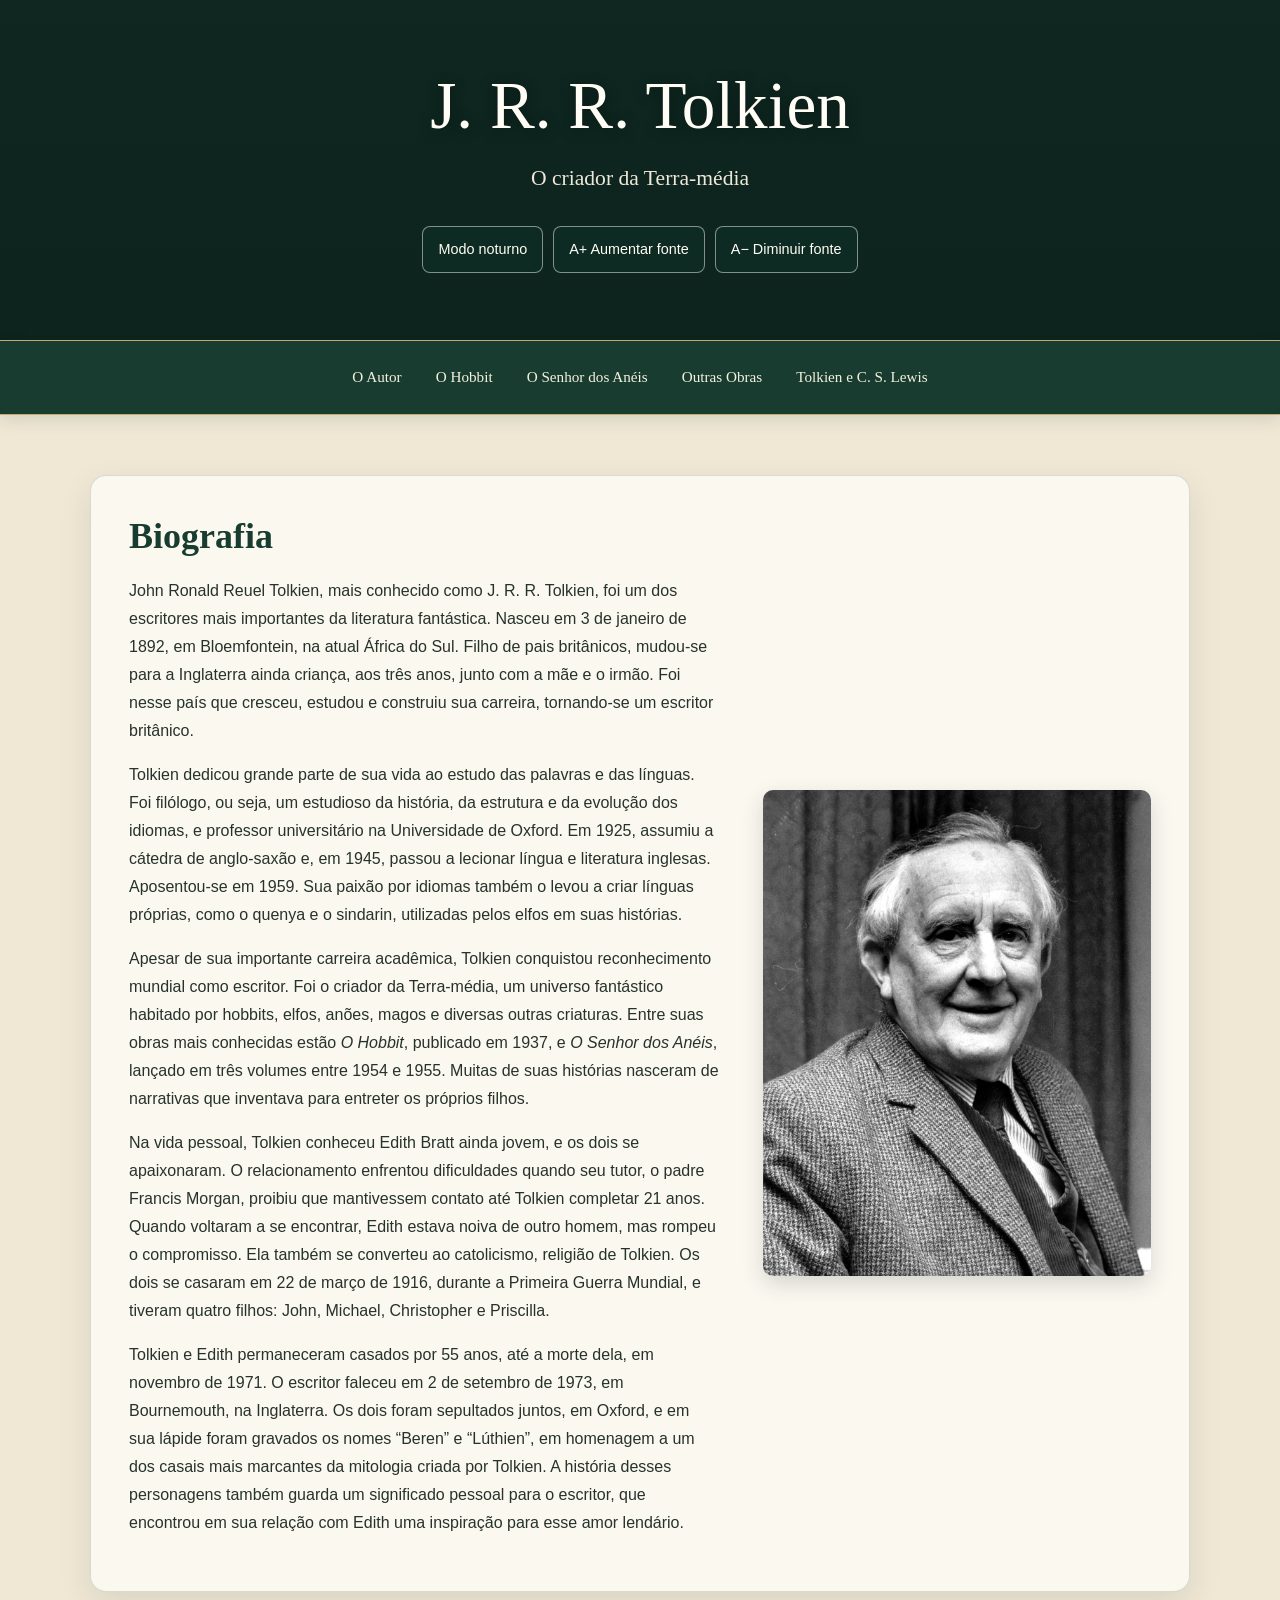
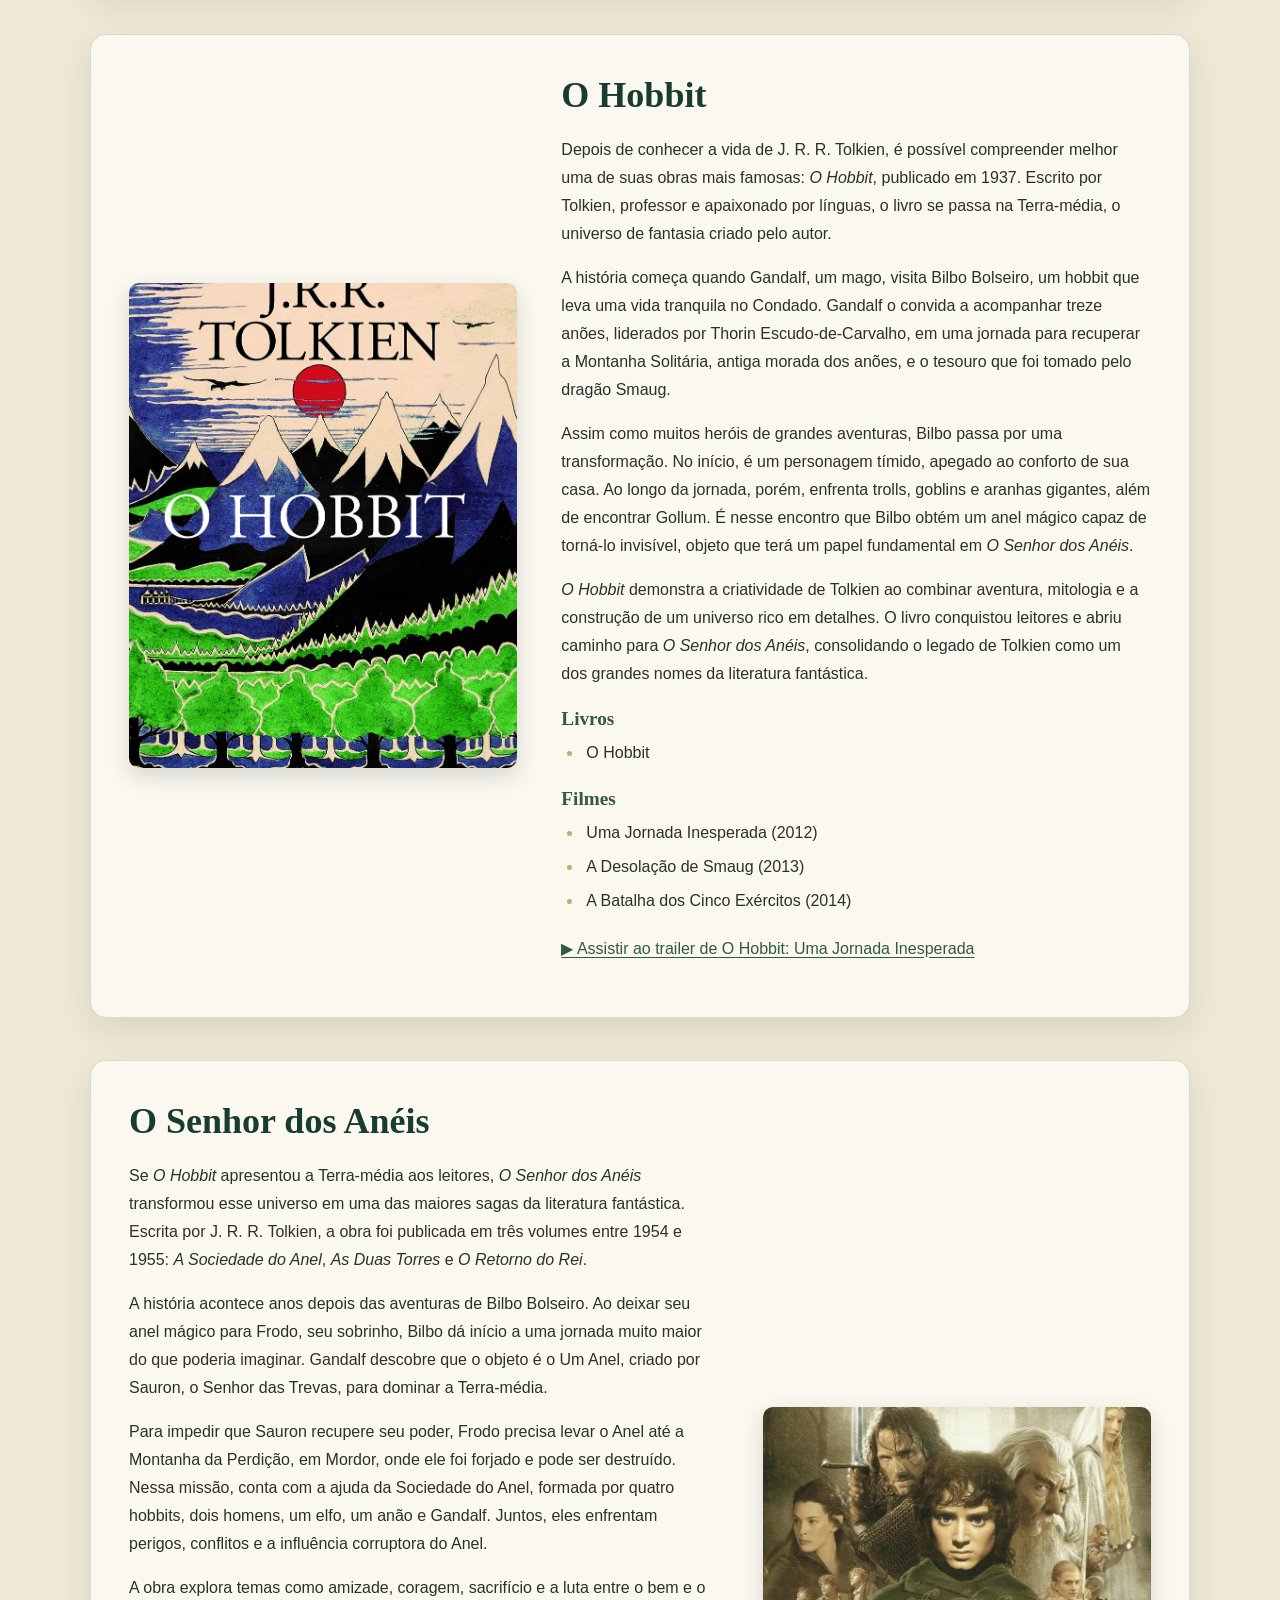
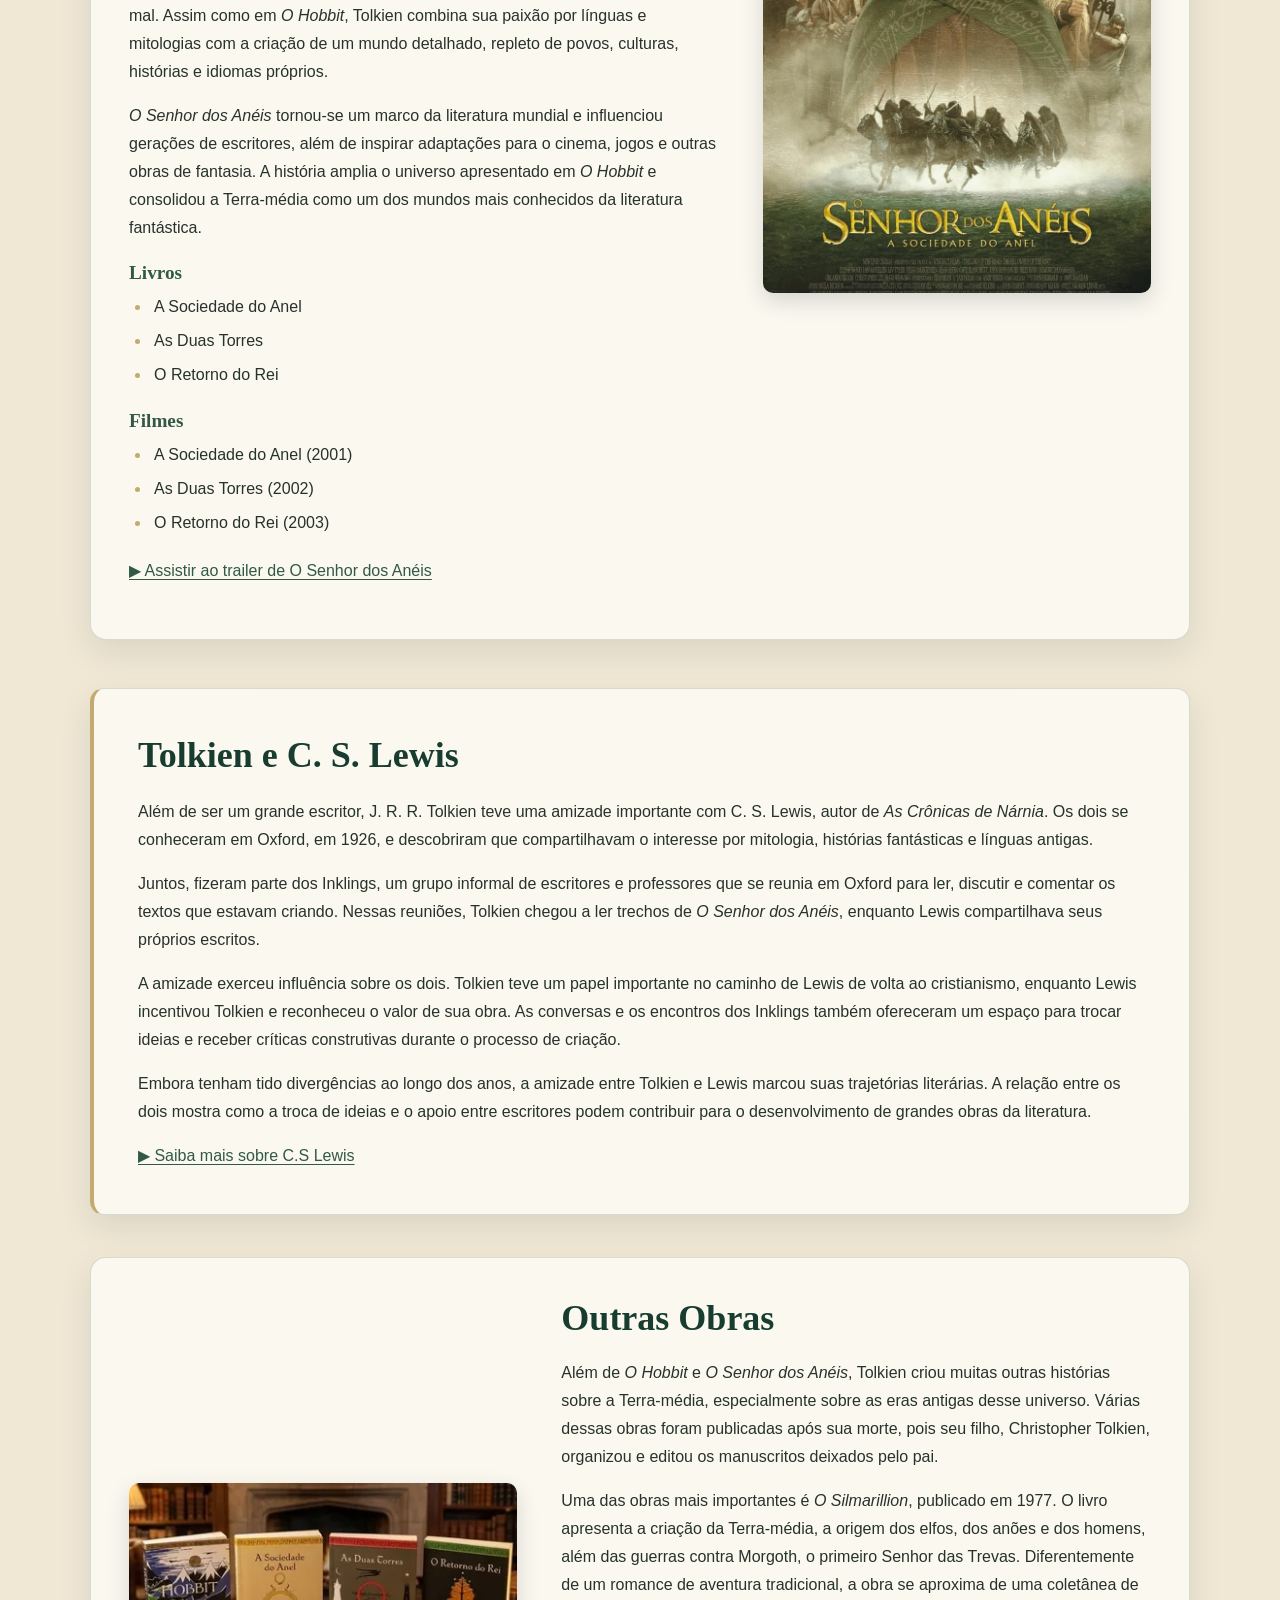
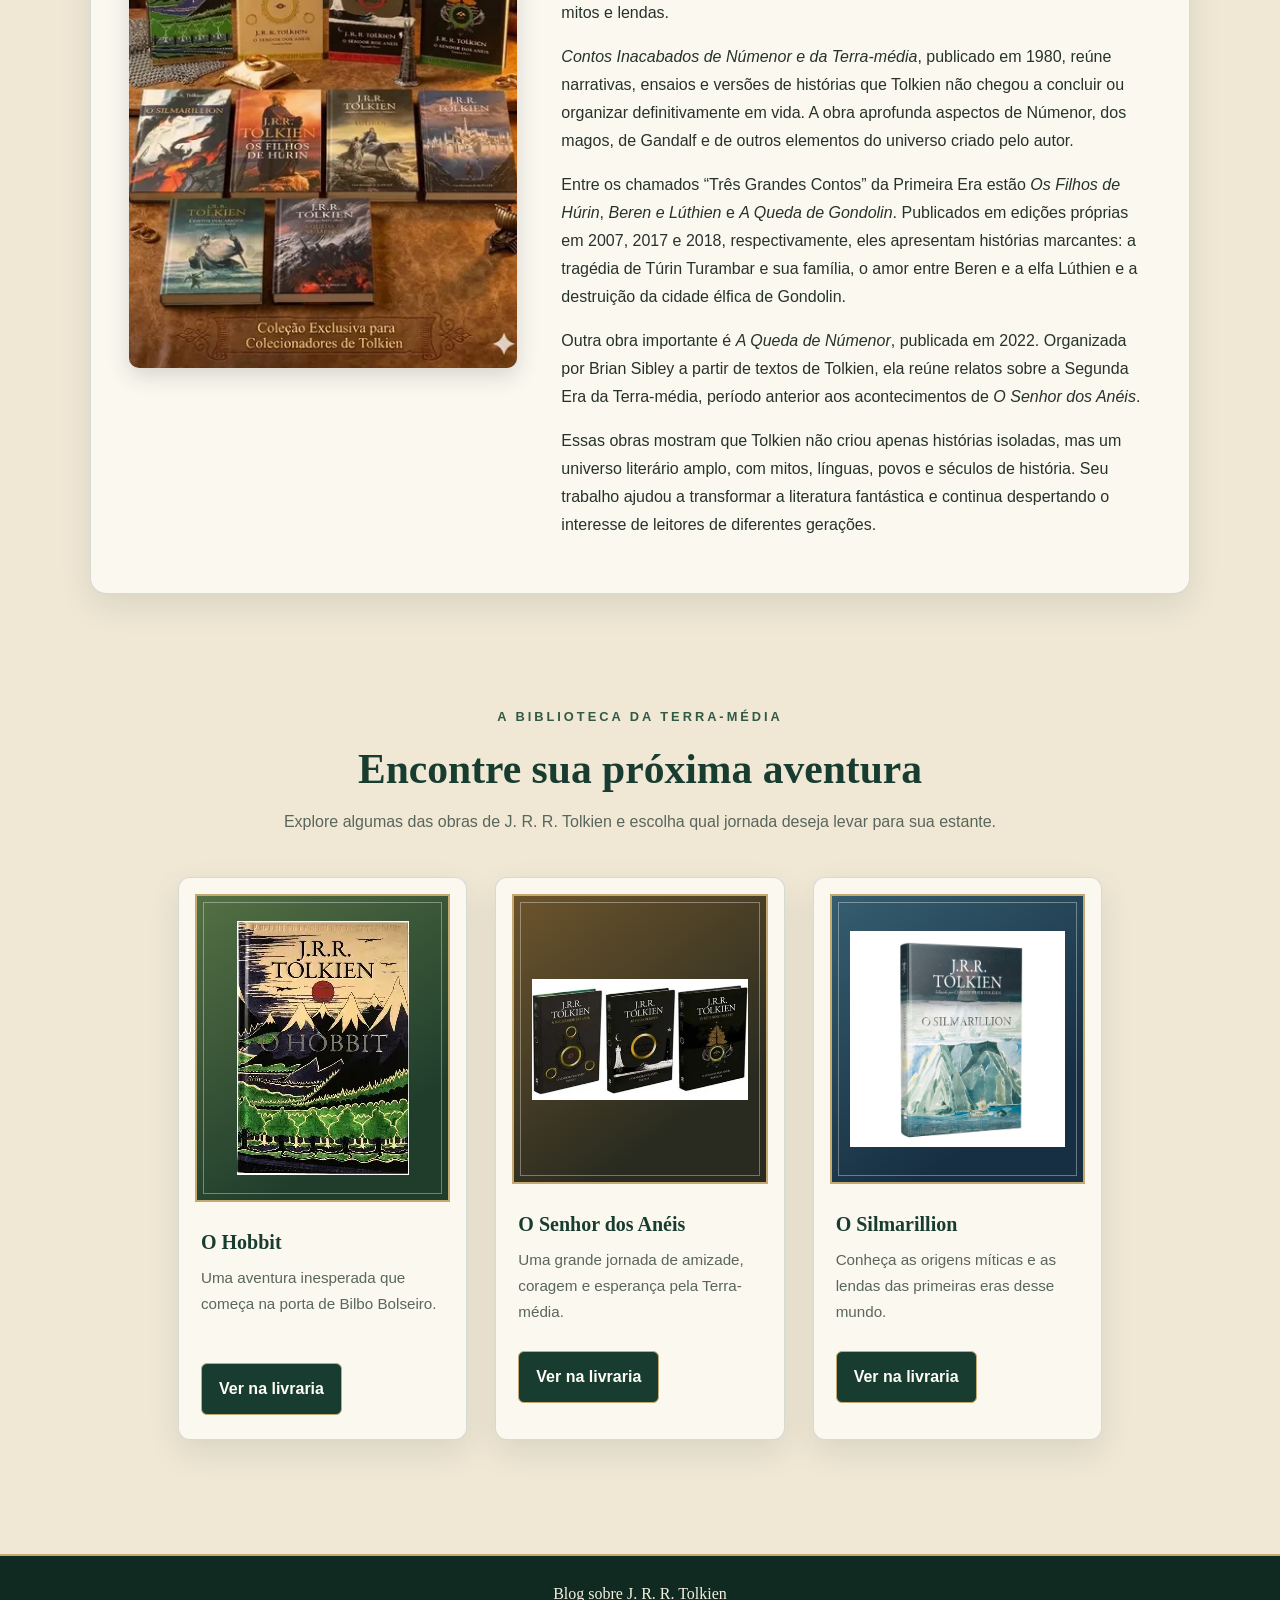
==== commit 1cda9acb: "Add link to learn more about C.S. Lewis" ====
--- a/index.html
+++ b/index.html
@@ -286,6 +286,11 @@
     apoio entre escritores podem contribuir para o desenvolvimento
     de grandes obras da literatura.
 </p>
+        <a href="https://juliabilecki.github.io/teste/"
+       target="_blank"
+       rel="noopener noreferrer">
+        ▶ Saiba mais sobre C.S Lewis 
+    </a>
 
     </section>
 
